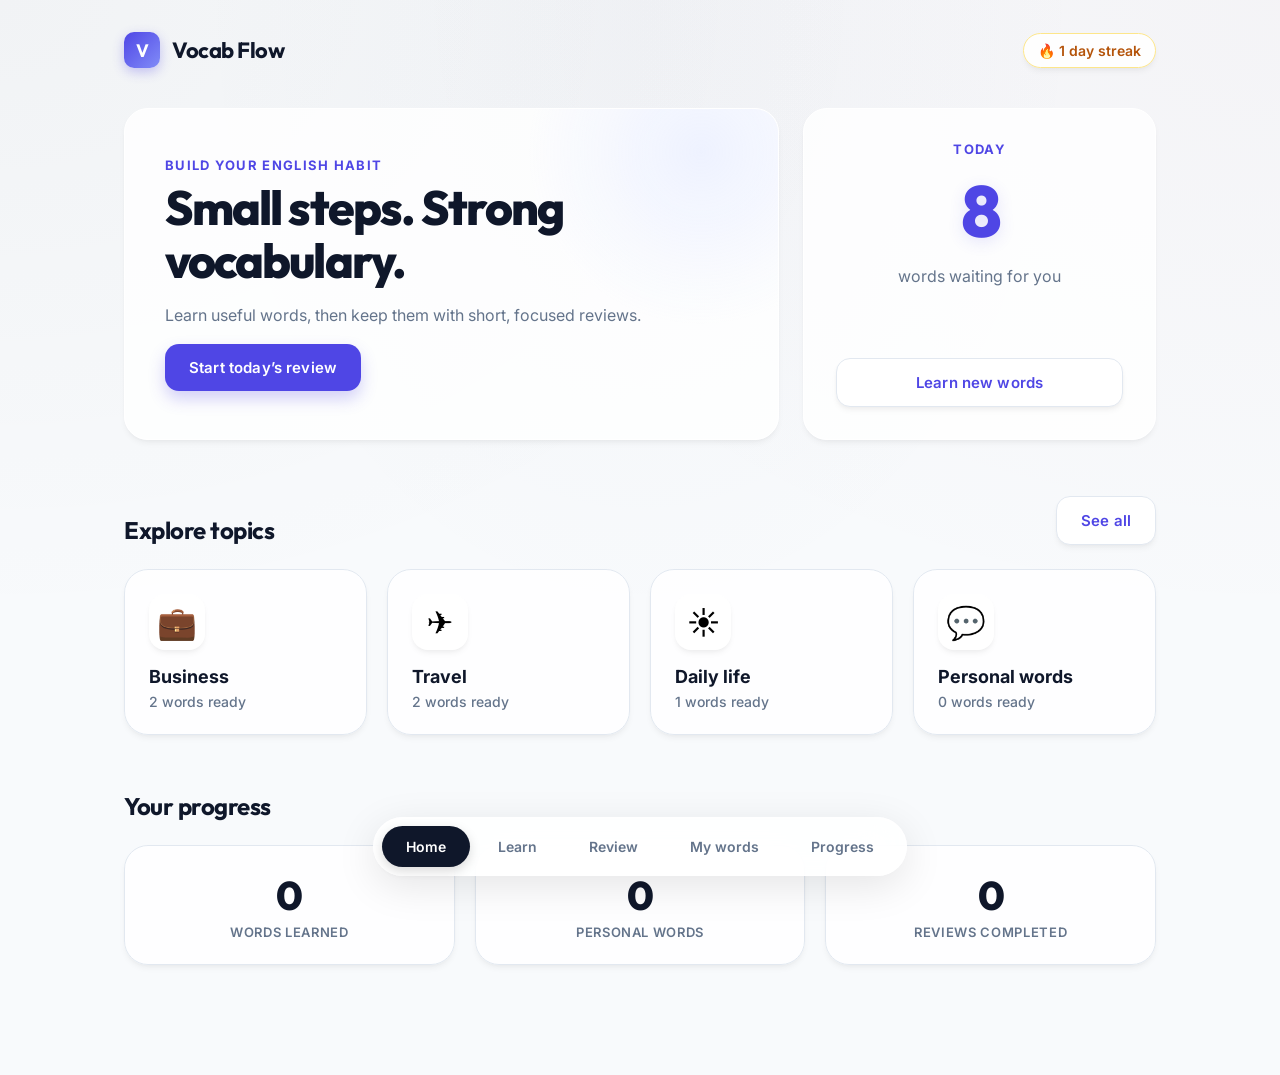
==== index.html @ ce5f3830 "Update website" ====
<!doctype html>
<html lang="en">

<head>
  <meta charset="utf-8">
  <meta name="viewport" content="width=device-width, initial-scale=1">
  <title>Vocab Flow</title>
  <style>
    @import url('https://fonts.googleapis.com/css2?family=Inter:wght@400;500;600;700;800&family=Outfit:wght@500;600;700;800&display=swap');

    :root {
      --ink: #0f172a;
      --muted: #64748b;
      --brand: #4f46e5;
      --brand-hover: #4338ca;
      --brand-soft: #e0e7ff;
      --brand-softer: #eef2ff;
      --line: #e2e8f0;
      --bg: #f8fafc;
      --card: rgba(255, 255, 255, 0.8);
      --danger: #ef4444;
      --danger-soft: #fee2e2;
      --success: #10b981;
      --success-soft: #d1fae5;
      --shadow-sm: 0 4px 6px -1px rgba(0, 0, 0, 0.05), 0 2px 4px -1px rgba(0, 0, 0, 0.03);
      --shadow-md: 0 10px 15px -3px rgba(0, 0, 0, 0.05), 0 4px 6px -2px rgba(0, 0, 0, 0.03);
      --shadow-lg: 0 20px 25px -5px rgba(0, 0, 0, 0.05), 0 10px 10px -5px rgba(0, 0, 0, 0.02);
      --radius-sm: 12px;
      --radius-md: 18px;
      --radius-lg: 24px;
    }

    * {
      box-sizing: border-box;
    }

    body {
      margin: 0;
      font-family: 'Inter', ui-sans-serif, system-ui, -apple-system, sans-serif;
      color: var(--ink);
      background-color: var(--bg);
      background-image:
        radial-gradient(at 0% 0%, hsla(253, 16%, 7%, 0.03) 0, transparent 50%),
        radial-gradient(at 50% 0%, hsla(225, 39%, 30%, 0.03) 0, transparent 50%),
        radial-gradient(at 100% 0%, hsla(339, 49%, 30%, 0.03) 0, transparent 50%);
      background-attachment: fixed;
      min-height: 100vh;
      -webkit-font-smoothing: antialiased;
    }

    h1,
    h2,
    h3,
    .brand,
    .word,
    .today-count,
    .stat b {
      font-family: 'Outfit', 'Inter', sans-serif;
    }

    button,
    input,
    select,
    textarea {
      font: inherit;
    }

    button {
      cursor: pointer;
    }

    .app {
      max-width: 1080px;
      min-height: 100vh;
      margin: auto;
      padding: 32px 24px 110px;
    }

    @keyframes fadeUp {
      from {
        opacity: 0;
        transform: translateY(12px);
      }

      to {
        opacity: 1;
        transform: translateY(0);
      }
    }

    .page {
      display: none;
      animation: fadeUp 0.4s cubic-bezier(0.16, 1, 0.3, 1) forwards;
    }

    .page.active {
      display: block;
    }

    header {
      display: flex;
      align-items: center;
      justify-content: space-between;
      gap: 16px;
      margin-bottom: 40px;
    }

    .brand {
      display: flex;
      align-items: center;
      gap: 12px;
      font-weight: 700;
      letter-spacing: -0.02em;
      font-size: 22px;
      color: var(--ink);
    }

    .brand-mark {
      width: 36px;
      height: 36px;
      display: grid;
      place-items: center;
      border-radius: 10px;
      background: linear-gradient(135deg, var(--brand), #818cf8);
      color: #fff;
      font-size: 18px;
      box-shadow: 0 4px 12px rgba(79, 70, 229, 0.3);
    }

    .streak {
      padding: 8px 14px;
      border-radius: 999px;
      background: rgba(255, 255, 255, 0.85);
      border: 1px solid #fde68a;
      color: #b45309;
      font-size: 14px;
      font-weight: 600;
      box-shadow: var(--shadow-sm);
      backdrop-filter: blur(10px);
    }

    .eyebrow {
      color: var(--brand);
      font-size: 13px;
      font-weight: 700;
      text-transform: uppercase;
      letter-spacing: 0.1em;
      margin-bottom: 8px;
    }

    h1 {
      font-size: clamp(34px, 5vw, 48px);
      font-weight: 800;
      letter-spacing: -0.04em;
      line-height: 1.1;
      margin: 0 0 16px;
    }

    h2 {
      font-size: 24px;
      font-weight: 700;
      letter-spacing: -0.02em;
      margin: 0;
    }

    p {
      color: var(--muted);
      line-height: 1.6;
      margin-top: 0;
      font-size: 16px;
    }

    .hero {
      display: grid;
      grid-template-columns: 1.3fr 0.7fr;
      gap: 24px;
      align-items: stretch;
    }

    .hero-copy,
    .today,
    .panel,
    .card,
    .stat,
    .topic {
      background: var(--card);
      border: 1px solid rgba(255, 255, 255, 1);
      border-radius: var(--radius-lg);
      box-shadow: var(--shadow-sm);
      backdrop-filter: blur(20px);
      transition: transform 0.2s cubic-bezier(0.4, 0, 0.2, 1), box-shadow 0.2s cubic-bezier(0.4, 0, 0.2, 1), border-color 0.2s;
    }

    .hero-copy {
      padding: 48px 40px;
      position: relative;
      overflow: hidden;
    }

    .hero-copy::after {
      content: '';
      position: absolute;
      top: -40%;
      right: -15%;
      width: 350px;
      height: 350px;
      background: radial-gradient(circle, var(--brand-softer) 0%, transparent 70%);
      border-radius: 50%;
      z-index: -1;
      pointer-events: none;
    }

    .today {
      padding: 32px;
      display: flex;
      flex-direction: column;
      justify-content: space-between;
      text-align: center;
    }

    .today-count {
      font-size: 72px;
      font-weight: 800;
      letter-spacing: -0.05em;
      color: var(--brand);
      margin: 8px 0;
      text-shadow: 0 4px 16px rgba(79, 70, 229, 0.15);
    }

    .btn {
      border: 0;
      border-radius: 14px;
      padding: 14px 24px;
      font-weight: 600;
      font-size: 15px;
      transition: all 0.2s;
      display: inline-flex;
      align-items: center;
      justify-content: center;
      gap: 8px;
      letter-spacing: 0.01em;
    }

    .btn:hover {
      transform: translateY(-2px);
    }

    .btn:active {
      transform: translateY(0);
    }

    .btn-primary {
      color: #fff;
      background: var(--brand);
      box-shadow: 0 8px 16px rgba(79, 70, 229, 0.25);
    }

    .btn-primary:hover {
      background: var(--brand-hover);
      box-shadow: 0 12px 20px rgba(79, 70, 229, 0.3);
    }

    .btn-light {
      color: var(--brand);
      background: #fff;
      border: 1px solid var(--line);
      box-shadow: var(--shadow-sm);
    }

    .btn-light:hover {
      border-color: var(--brand-soft);
      background: var(--brand-softer);
      color: var(--brand-hover);
    }

    .section {
      margin-top: 56px;
    }

    .section-title {
      display: flex;
      align-items: flex-end;
      justify-content: space-between;
      margin-bottom: 24px;
    }

    .topics,
    .stats {
      display: grid;
      grid-template-columns: repeat(auto-fit, minmax(200px, 1fr));
      gap: 20px;
    }

    .topic {
      text-align: left;
      padding: 24px;
      display: flex;
      flex-direction: column;
      cursor: pointer;
      border: 1px solid var(--line);
    }

    .topic:hover {
      border-color: var(--brand-soft);
      box-shadow: var(--shadow-md);
      transform: translateY(-4px);
    }

    .topic .icon {
      font-size: 32px;
      margin-bottom: 16px;
      display: inline-flex;
      align-items: center;
      justify-content: center;
      width: 56px;
      height: 56px;
      background: #fff;
      border-radius: 16px;
      box-shadow: var(--shadow-sm);
    }

    .topic strong {
      font-size: 18px;
      font-weight: 700;
      color: var(--ink);
      display: block;
    }

    .topic small {
      color: var(--muted);
      margin-top: 6px;
      font-size: 14px;
      font-weight: 500;
      display: block;
    }

    .stat {
      padding: 24px;
      text-align: center;
      border: 1px solid var(--line);
    }

    .stat:hover {
      transform: translateY(-2px);
      box-shadow: var(--shadow-md);
    }

    .stat b {
      display: block;
      font-size: 40px;
      font-weight: 800;
      letter-spacing: -0.03em;
      color: var(--ink);
      margin-bottom: 4px;
    }

    .stat span {
      color: var(--muted);
      font-size: 13px;
      font-weight: 600;
      text-transform: uppercase;
      letter-spacing: 0.05em;
      display: block;
    }

    .study {
      max-width: 680px;
      margin: auto;
      padding-top: 32px;
    }

    .topline {
      display: flex;
      justify-content: space-between;
      color: var(--muted);
      font-size: 14px;
      font-weight: 600;
      margin-bottom: 16px;
    }

    .progress {
      height: 8px;
      background: var(--line);
      border-radius: 999px;
      overflow: hidden;
      margin-bottom: 32px;
    }

    .progress div {
      height: 100%;
      width: 0;
      background: linear-gradient(90deg, var(--brand), #818cf8);
      border-radius: 999px;
      transition: width 0.5s cubic-bezier(0.4, 0, 0.2, 1);
    }

    .card {
      padding: 48px;
      text-align: center;
      border: 1px solid var(--line);
    }

    .word {
      font-size: clamp(40px, 8vw, 64px);
      font-weight: 800;
      letter-spacing: -0.04em;
      margin: 16px 0 12px;
      color: var(--ink);
    }

    .phonetic {
      color: var(--muted);
      font-size: 16px;
      font-family: monospace;
      padding: 6px 14px;
      background: var(--bg);
      border-radius: 8px;
      display: inline-block;
      font-weight: 500;
    }

    .meaning {
      margin: 32px auto 16px;
      font-size: 22px;
      font-weight: 600;
      padding: 20px;
      background: var(--brand-softer);
      border-radius: 16px;
      color: var(--brand);
      border: 1px solid var(--brand-soft);
    }

    .example {
      margin: 16px auto 0;
      max-width: 500px;
      font-size: 17px;
      color: var(--muted);
      line-height: 1.6;
      font-style: italic;
    }

    .options {
      display: grid;
      gap: 12px;
      margin-top: 36px;
      text-align: left;
    }

    .option {
      width: 100%;
      padding: 18px 24px;
      background: #fff;
      border: 2px solid var(--line);
      border-radius: 16px;
      color: var(--ink);
      text-align: left;
      font-size: 16px;
      font-weight: 500;
      transition: all 0.2s cubic-bezier(0.4, 0, 0.2, 1);
      box-shadow: var(--shadow-sm);
    }

    .option:hover:not(:disabled) {
      border-color: var(--brand-soft);
      background: var(--brand-softer);
      transform: translateX(4px);
    }

    .option.correct {
      border-color: var(--success);
      background: var(--success-soft);
      color: #065f46;
      box-shadow: 0 4px 12px rgba(16, 185, 129, 0.15);
      font-weight: 600;
    }

    .option.wrong {
      border-color: var(--danger);
      background: var(--danger-soft);
      color: #991b1b;
    }

    .option:disabled {
      cursor: default;
      opacity: 0.9;
    }

    .actions {
      display: flex;
      justify-content: center;
      gap: 12px;
      margin-top: 32px;
      flex-wrap: wrap;
    }

    .choice {
      background: #fff;
      border: 2px solid var(--line);
      border-radius: 14px;
      padding: 14px 28px;
      font-weight: 600;
      font-size: 15px;
      color: var(--ink);
      transition: all 0.2s;
    }

    .choice:hover {
      border-color: var(--brand);
      background: var(--brand-softer);
      color: var(--brand);
      transform: translateY(-2px);
      box-shadow: var(--shadow-sm);
    }

    .choice.again {
      border-color: #fca5a5;
      color: var(--danger);
    }

    .choice.again:hover {
      border-color: var(--danger);
      background: var(--danger-soft);
    }

    .panel {
      padding: 32px;
      border: 1px solid var(--line);
    }

    .toolbar {
      display: flex;
      gap: 16px;
      flex-wrap: wrap;
      margin-bottom: 24px;
      align-items: flex-end;
    }

    input,
    select,
    textarea {
      width: 100%;
      border: 2px solid var(--line);
      border-radius: 14px;
      padding: 14px 16px;
      background: #fff;
      color: var(--ink);
      font-size: 15px;
      transition: border-color 0.2s, box-shadow 0.2s;
    }

    input:focus,
    select:focus,
    textarea:focus {
      outline: none;
      border-color: var(--brand);
      box-shadow: 0 0 0 4px var(--brand-soft);
    }

    textarea {
      resize: vertical;
      min-height: 80px;
    }

    .field {
      flex: 1 1 200px;
    }

    label {
      display: block;
      font-size: 13px;
      color: var(--muted);
      margin: 0 0 8px;
      font-weight: 600;
      text-transform: uppercase;
      letter-spacing: 0.05em;
    }

    table {
      width: 100%;
      border-collapse: separate;
      border-spacing: 0;
      background: #fff;
      border-radius: 16px;
      overflow: hidden;
      border: 1px solid var(--line);
    }

    th,
    td {
      padding: 18px 20px;
      border-bottom: 1px solid var(--line);
      text-align: left;
    }

    th {
      color: var(--muted);
      font-size: 12px;
      text-transform: uppercase;
      letter-spacing: 0.08em;
      font-weight: 700;
      background: var(--bg);
    }

    td:last-child,
    th:last-child {
      text-align: right;
    }

    tr:last-child td {
      border-bottom: none;
    }

    .tag {
      display: inline-flex;
      padding: 6px 12px;
      border-radius: 999px;
      background: var(--brand-softer);
      color: var(--brand);
      font-size: 12px;
      font-weight: 700;
      letter-spacing: 0.02em;
    }

    .empty {
      text-align: center;
      padding: 64px 24px;
      color: var(--muted);
      font-size: 16px;
      background: #fff;
      border-radius: 16px;
      border: 2px dashed var(--line);
    }

    .error-preview {
      margin: 16px 0;
      padding: 20px;
      background: #fef2f2;
      border: 1px solid #fecaca;
      border-radius: 16px;
      line-height: 1.7;
      font-size: 16px;
    }

    .error-preview mark {
      color: #b91c1c;
      background: #fee2e2;
      border-radius: 4px;
      padding: 2px 4px;
      font-weight: 500;
      box-shadow: 0 1px 2px rgba(185, 28, 28, 0.2);
    }

    .error-list {
      margin: 16px 0 0;
      padding: 0;
      list-style: none;
      display: grid;
      gap: 12px;
    }

    .error-item {
      padding: 16px;
      background: #fff;
      border: 1px solid #fecaca;
      border-radius: 12px;
      line-height: 1.6;
      font-size: 14px;
      display: flex;
      gap: 12px;
      align-items: flex-start;
      box-shadow: var(--shadow-sm);
    }

    .error-type {
      display: inline-block;
      padding: 4px 10px;
      border-radius: 999px;
      background: #fee2e2;
      color: #b91c1c;
      font-size: 11px;
      font-weight: 800;
      text-transform: uppercase;
      letter-spacing: 0.05em;
      white-space: nowrap;
      margin-right: 4px;
    }

    .grammar-actions {
      display: flex;
      gap: 12px;
      flex-wrap: wrap;
      margin-top: 16px;
    }

    .grammar-actions button {
      border: 0;
      background: #fff;
      color: var(--brand);
      padding: 10px 16px;
      border-radius: 12px;
      font-weight: 600;
      font-size: 14px;
      border: 1px solid var(--line);
      box-shadow: var(--shadow-sm);
      transition: all 0.2s;
    }

    .grammar-actions button:hover {
      border-color: var(--brand);
      background: var(--brand-softer);
    }

    #feedback {
      text-align: left;
      margin-top: 24px;
      padding: 20px 24px;
      border-radius: 16px;
      background: var(--bg);
      line-height: 1.6;
      border: 1px solid var(--line);
      font-size: 16px;
    }

    #feedback strong {
      display: block;
      font-size: 18px;
      margin-bottom: 4px;
      color: var(--ink);
    }

    #feedback .vi {
      display: block;
      margin-top: 10px;
      color: var(--muted);
      font-size: 14px;
      font-style: italic;
    }

    .review-tag {
      margin-bottom: 16px;
    }

    .toast {
      position: fixed;
      left: 50%;
      bottom: 100px;
      transform: translateX(-50%) translateY(20px);
      padding: 14px 24px;
      border-radius: 999px;
      color: #fff;
      background: rgba(15, 23, 42, 0.9);
      backdrop-filter: blur(8px);
      box-shadow: 0 10px 25px rgba(0, 0, 0, 0.2);
      font-weight: 500;
      opacity: 0;
      pointer-events: none;
      transition: all 0.4s cubic-bezier(0.16, 1, 0.3, 1);
      z-index: 100;
      font-size: 14px;
      letter-spacing: 0.02em;
    }

    .toast.show {
      opacity: 1;
      transform: translateX(-50%) translateY(0);
    }

    nav {
      position: fixed;
      bottom: 24px;
      left: 50%;
      transform: translateX(-50%);
      background: rgba(255, 255, 255, 0.85);
      backdrop-filter: blur(20px);
      -webkit-backdrop-filter: blur(20px);
      border: 1px solid rgba(255, 255, 255, 0.5);
      border-radius: 999px;
      padding: 8px;
      display: flex;
      gap: 4px;
      box-shadow: 0 10px 40px rgba(0, 0, 0, 0.1), inset 0 1px 0 rgba(255, 255, 255, 1);
      z-index: 50;
    }

    nav button {
      background: transparent;
      border: 0;
      padding: 12px 24px;
      border-radius: 999px;
      color: var(--muted);
      font-size: 14px;
      font-weight: 600;
      transition: all 0.3s ease;
    }

    nav button:hover {
      color: var(--ink);
      background: rgba(0, 0, 0, 0.04);
    }

    nav button.active {
      background: var(--ink);
      color: #fff;
      box-shadow: 0 4px 12px rgba(0, 0, 0, 0.15);
    }

    @media (max-width: 768px) {
      .app {
        padding: 20px 16px 120px;
      }

      .hero {
        grid-template-columns: 1fr;
        gap: 16px;
      }

      .hero-copy {
        padding: 40px 24px;
        text-align: center;
      }

      .hero-copy::after {
        top: -20%;
        right: -10%;
        width: 250px;
        height: 250px;
      }

      .today {
        padding: 24px;
      }

      .topics,
      .stats {
        grid-template-columns: 1fr 1fr;
        gap: 12px;
      }

      .topic {
        padding: 16px;
      }

      .topic .icon {
        font-size: 28px;
        margin-bottom: 12px;
        width: 48px;
        height: 48px;
      }

      .stat {
        padding: 20px 16px;
      }

      .stat b {
        font-size: 32px;
      }

      .card {
        padding: 32px 20px;
      }

      .word {
        font-size: clamp(32px, 8vw, 40px);
        margin: 12px 0 8px;
      }

      header {
        margin-bottom: 24px;
        flex-wrap: wrap;
      }

      nav {
        width: calc(100% - 32px);
        justify-content: space-between;
        padding: 6px;
      }

      nav button {
        padding: 10px 0;
        flex: 1;
        font-size: 13px;
      }
    }
  </style>
</head>

<body>
  <main class="app">
    <header>
      <div class="brand"><span class="brand-mark">V</span> Vocab Flow</div>
      <div class="streak">🔥 <span id="streak">1</span> day streak</div>
    </header>

    <section class="page active" id="home">
      <div class="hero">
        <div class="hero-copy">
          <div class="eyebrow">Build your English habit</div>
          <h1>Small steps. Strong vocabulary.</h1>
          <p>Learn useful words, then keep them with short, focused reviews.</p><button class="btn btn-primary"
            onclick="startSession()">Start today’s review</button>
        </div>
        <div class="today">
          <div>
            <div class="eyebrow">Today</div>
            <div class="today-count" id="dueCount">8</div>
            <p>words waiting for you</p>
          </div><button class="btn btn-light" onclick="go('learn')">Learn new words</button>
        </div>
      </div>
      <div class="section">
        <div class="section-title">
          <h2>Explore topics</h2><button class="btn btn-light" onclick="go('learn')">See all</button>
        </div>
        <div class="topics" id="topicList"></div>
      </div>
      <div class="section">
        <div class="section-title">
          <h2>Your progress</h2>
        </div>
        <div class="stats">
          <div class="stat"><b id="knownStat">0</b><span>Words learned</span></div>
          <div class="stat"><b id="personalStat">0</b><span>Personal words</span></div>
          <div class="stat"><b id="reviewStat">0</b><span>Reviews completed</span></div>
        </div>
      </div>
    </section>

    <section class="page" id="learn">
      <div class="study">
        <div class="topline"><span id="modeLabel">Learn • Business</span><span id="studyCount">1 / 5</span></div>
        <div class="progress">
          <div id="bar"></div>
        </div>
        <div class="card">
          <div class="eyebrow" id="cardLabel">Choose the meaning</div>
          <div class="word" id="word">schedule</div>
          <div class="phonetic" id="phonetic">/ˈskedʒ.uːl/</div>
          <p id="learnPrompt">What does this word mean?</p>
          <div class="meaning hide" id="meaning"></div>
          <p class="example hide" id="example"></p>
          <div class="options" id="options"></div>
          <div class="actions hide" id="rating"><button class="choice again" onclick="nextCard(1)">Again</button><button
              class="choice" onclick="nextCard(2)">Hard</button><button class="choice"
              onclick="nextCard(4)">Good</button></div>
        </div>
      </div>
    </section>

    <section class="page" id="review">
      <div class="study">
        <div class="topline"><span>TOEIC-style review</span><span id="reviewCount">Question 1</span></div>
        <div class="panel" style="margin-bottom:18px"><label for="reviewType">Practice type</label><select
            id="reviewType" onchange="resetReview()">
            <option value="all">Mixed practice</option>
            <option value="vocabulary">Vocabulary</option>
            <option value="grammar">Grammar</option>
            <option value="tenses">Common tenses</option>
            <option value="prepositions">Prepositions</option>
            <option value="comparisons">Comparisons</option>
            <option value="cloze">Fill in the blank</option>
          </select></div>
        <div class="card"><span class="tag review-tag hide" id="reviewCategory">Mixed</span>
          <div class="eyebrow" id="reviewLabel">Choose the best answer</div>
          <h2 id="question" style="margin:22px 0;text-align:left;line-height:1.5">The manager asked us to ___ the report
            before Friday.</h2>
          <div class="options" id="reviewOptions"></div>
          <div id="feedback" class="hide"></div>
          <div class="actions"><button class="btn btn-primary hide" id="nextQuestion"
              onclick="renderReviewQuestion()">Next question</button></div>
        </div>
      </div>
    </section>

    <section class="page" id="vocabulary">
      <div class="section-title">
        <div>
          <div class="eyebrow">Your collection</div>
          <h1 style="font-size:34px">My vocabulary</h1>
        </div>
      </div>
      <div class="panel">
        <form id="wordForm">
          <div class="toolbar">
            <div class="field"><label for="newWord">English word</label><input id="newWord" required
                placeholder="e.g. negotiate"></div>
            <div class="field"><label for="newMeaning">Vietnamese meaning</label><input id="newMeaning"
                placeholder="Filled automatically when you add"></div>
            <div class="field"><label for="newTag">Topic</label><select id="newTag">
                <option>Personal</option>
                <option>Business</option>
                <option>Travel</option>
                <option>Daily life</option>
              </select></div>
          </div>
          <div class="toolbar"><button class="btn btn-light" type="button" onclick="translateWord(this)">Translate
              word</button>
            <div class="field"><label for="newExample">Write your own example (optional)</label><textarea
                id="newExample" rows="2" placeholder="We need to negotiate a better price."></textarea></div><button
              class="btn btn-light" type="button" onclick="checkGrammar()">Check grammar</button><button
              class="btn btn-primary" type="submit">Add to review</button>
          </div>
          <div id="grammarFeedback" class="hide"></div>
          <div id="errorPreview" class="error-preview hide" aria-live="polite"></div>
        </form>
      </div>
      <div class="section panel">
        <div class="section-title">
          <h2>Saved words</h2><span class="tag" id="wordTotal">0 words</span>
        </div>
        <div id="wordTable"></div>
      </div>
    </section>

    <section class="page" id="progress">
      <div class="eyebrow">Learning insights</div>
      <h1 style="font-size:34px">Your progress</h1>
      <div class="stats">
        <div class="stat"><b id="pLearned">0</b><span>Words learned</span></div>
        <div class="stat"><b id="pReviews">0</b><span>Reviews completed</span></div>
        <div class="stat"><b id="pDue">8</b><span>Due today</span></div>
      </div>
      <div class="section panel">
        <h2>Keep the rhythm</h2>
        <p>Complete a short review each day. Words marked “Again” will return sooner; “Good” words appear later.</p>
        <button class="btn btn-primary" onclick="startSession()">Review now</button>
      </div>
    </section>
  </main>
  <nav><button class="active" data-page="home">Home</button><button data-page="learn">Learn</button><button
      data-page="review">Review</button><button data-page="vocabulary">My words</button><button
      data-page="progress">Progress</button></nav>
  <div class="toast" id="toast"></div>
  <script>
    const builtIn = [
      { word: 'schedule', meaning: 'lịch trình', phonetic: '/ˈskedʒ.uːl/', example: 'We need to change the meeting schedule.', topic: 'Business' },
      { word: 'deadline', meaning: 'hạn chót', phonetic: '/ˈded.laɪn/', example: 'The deadline for the report is Friday.', topic: 'Business' },
      { word: 'boarding pass', meaning: 'thẻ lên máy bay', phonetic: '/ˈbɔːr.dɪŋ pæs/', example: 'Please show your boarding pass at the gate.', topic: 'Travel' },
      { word: 'reservation', meaning: 'đặt chỗ', phonetic: '/ˌrez.ɚˈveɪ.ʃən/', example: 'I made a reservation for two people.', topic: 'Travel' },
      { word: 'appointment', meaning: 'cuộc hẹn', phonetic: '/əˈpɔɪnt.mənt/', example: 'She has a dentist appointment tomorrow.', topic: 'Daily life' }
    ];
    const questions = [
      { type: 'grammar', q: 'The manager asked us to ___ the report before Friday.', a: ['submit', 'submits', 'submitting', 'submitted'], correct: 0, why: 'After “ask someone to”, use the base verb: submit.', whyVi: 'Sau “ask someone to”, phải dùng động từ nguyên mẫu (submit), không chia.' },
      { type: 'grammar', q: 'All employees must ___ the safety rules.', a: ['follow', 'follows', 'following', 'followed'], correct: 0, why: 'After “must”, use the base verb: follow.', whyVi: 'Sau “must”, dùng động từ nguyên mẫu, không thêm -s/-ing.' },
      { type: 'grammar', q: 'Please ___ your boarding pass before entering the plane.', a: ['present', 'presents', 'presenting', 'presented'], correct: 0, why: 'Imperative sentences use the base verb: present.', whyVi: 'Câu mệnh lệnh (Please…) dùng động từ nguyên mẫu.' },
      { type: 'vocabulary', q: 'We need to ___ a better price with the supplier.', a: ['negotiate', 'navigation', 'neglect', 'navigate'], correct: 0, why: 'Negotiate means to discuss terms to reach an agreement.', whyVi: 'Negotiate = thương lượng. Các đáp án còn lại không phù hợp nghĩa câu.' },
      { type: 'vocabulary', q: 'The project is behind ___ because of unexpected delays.', a: ['schedule', 'scheduling', 'scheduled', 'scheduler'], correct: 0, why: 'Behind schedule is a fixed phrase meaning late.', whyVi: 'Cụm cố định “behind schedule” = trễ hạn / chậm tiến độ.' },
      { type: 'vocabulary', q: 'Please confirm your flight ___ at the check-in counter.', a: ['reservation', 'reservationist', 'reserved', 'reserving'], correct: 0, why: 'Reservation is the noun for a booking.', whyVi: 'Cần danh từ chỉ “chỗ đặt trước” → reservation.' },
      { type: 'tenses', q: 'She ___ for the company since 2019.', a: ['has worked', 'worked', 'is working', 'works'], correct: 0, why: '“Since + past time” needs present perfect: has worked.', whyVi: '“Since 2019” → thì hiện tại hoàn thành: has worked.' },
      { type: 'tenses', q: 'While I ___ dinner, my phone rang.', a: ['was cooking', 'cook', 'have cooked', 'cooks'], correct: 0, why: 'A longer action in progress uses past continuous: was cooking.', whyVi: 'Hành động đang diễn ra trong quá khứ → quá khứ tiếp diễn: was cooking.' },
      { type: 'tenses', q: 'By next Friday, we ___ the final report.', a: ['will have finished', 'finish', 'finished', 'are finishing'], correct: 0, why: '“By + future time” often uses future perfect.', whyVi: '“By next Friday” = đến một mốc tương lai → tương lai hoàn thành.' },
      { type: 'tenses', q: 'They ___ the contract yesterday.', a: ['signed', 'sign', 'have signed', 'are signing'], correct: 0, why: '“Yesterday” requires simple past: signed.', whyVi: 'Có “yesterday” → quá khứ đơn: signed.' },
      { type: 'prepositions', q: 'The meeting is scheduled ___ 3 p.m. on Tuesday.', a: ['for', 'at', 'in', 'on'], correct: 0, why: 'We say scheduled for a time/event.', whyVi: '“Scheduled for” dùng với thời gian/sự kiện được lên lịch.' },
      { type: 'prepositions', q: 'She is responsible ___ handling customer complaints.', a: ['for', 'to', 'with', 'at'], correct: 0, why: 'Responsible for + noun/gerund is the correct collocation.', whyVi: 'Cụm cố định: responsible for + V-ing/danh từ.' },
      { type: 'prepositions', q: 'We arrived ___ the airport two hours early.', a: ['at', 'in', 'on', 'for'], correct: 0, why: 'Use at with specific places like the airport.', whyVi: 'Địa điểm cụ thể (airport, station) thường dùng “at”.' },
      { type: 'prepositions', q: 'He apologized ___ the delay.', a: ['for', 'about', 'to', 'with'], correct: 0, why: 'Apologize for something is the standard pattern.', whyVi: 'Cấu trúc: apologize for + lý do/sự việc.' },
      { type: 'comparisons', q: 'This hotel is ___ than the one we stayed in last year.', a: ['more comfortable', 'comfortable', 'most comfortable', 'comfortably'], correct: 0, why: 'Than signals a comparative: more comfortable.', whyVi: 'Có “than” → so sánh hơn với tính từ dài: more comfortable.' },
      { type: 'comparisons', q: 'Of the three proposals, hers is the ___.', a: ['most practical', 'more practical', 'practical', 'practically'], correct: 0, why: 'Superlative with three items: the most practical.', whyVi: 'So sánh nhất trong 3 đối tượng → the most practical.' },
      { type: 'comparisons', q: 'Sales this quarter are ___ than last quarter.', a: ['higher', 'high', 'highest', 'more high'], correct: 0, why: 'Short adjective comparative: higher.', whyVi: 'Tính từ ngắn “high” → so sánh hơn: higher.' },
      { type: 'cloze', q: 'If the client agrees, we will ___ the contract tomorrow.', a: ['sign', 'signs', 'signing', 'signed'], correct: 0, why: 'After “will”, use the base verb: sign.', whyVi: 'Sau “will” dùng động từ nguyên mẫu: sign.' },
      { type: 'cloze', q: 'The flight was cancelled due ___ bad weather.', a: ['to', 'for', 'of', 'with'], correct: 0, why: 'Due to means because of.', whyVi: 'Cụm cố định “due to” = vì / do.' },
      { type: 'cloze', q: 'Could you please send me the ___ as soon as possible?', a: ['document', 'documentary', 'documented', 'documenting'], correct: 0, why: 'We need the noun document here.', whyVi: 'Sau “the” cần danh từ → document (tài liệu).' },
      { type: 'cloze', q: 'Neither the manager nor the assistants ___ available today.', a: ['are', 'is', 'was', 'be'], correct: 0, why: 'With neither…nor, the verb agrees with the nearer subject: assistants → are.', whyVi: '“Neither…nor” → động từ hòa hợp với chủ ngữ gần nhất (assistants → are).' }
    ];
    const reviewLabels = { all: 'Mixed practice', vocabulary: 'Vocabulary', grammar: 'Grammar', tenses: 'Common tenses', prepositions: 'Prepositions', comparisons: 'Comparisons', cloze: 'Fill in the blank' };
    let personal = JSON.parse(localStorage.getItem('vf-personal') || '[]'); let learned = Number(localStorage.getItem('vf-learned') || 0); let reviews = Number(localStorage.getItem('vf-reviews') || 0); let cardIndex = 0, reviewIndex = 0, currentAnswer = '', reviewPool = [], currentReviewQuestion = null;
    const $ = id => document.getElementById(id); const allWords = () => [...builtIn, ...personal];
    function save() { localStorage.setItem('vf-personal', JSON.stringify(personal)); localStorage.setItem('vf-learned', learned); localStorage.setItem('vf-reviews', reviews) }
    function go(page) { document.querySelectorAll('.page').forEach(x => x.classList.remove('active')); $(page).classList.add('active'); document.querySelectorAll('nav button').forEach(x => x.classList.toggle('active', x.dataset.page === page)); if (page === 'vocabulary') renderWords(); if (page === 'progress') renderStats(); if (page === 'learn') renderCard(); if (page === 'review' && !reviewPool.length) resetReview(); window.scrollTo({ top: 0, behavior: 'smooth' }); }
    document.querySelectorAll('nav button').forEach(x => x.onclick = () => go(x.dataset.page));
    function toast(text) { $('toast').textContent = text; $('toast').classList.add('show'); setTimeout(() => $('toast').classList.remove('show'), 1900) }
    function renderTopics() { const topics = [['💼', 'Business', 2], ['✈️', 'Travel', 2], ['☀️', 'Daily life', 1], ['💬', 'Personal words', personal.length]]; $('topicList').innerHTML = topics.map(t => `<button class="topic" onclick="go('${t[0] === '💬' ? 'vocabulary' : 'learn'}')"><span class="icon">${t[0]}</span><strong>${t[1]}</strong><small>${t[2]} words ready</small></button>`).join('') }
    function renderStats() { const total = builtIn.length + personal.length; $('knownStat').textContent = learned; $('personalStat').textContent = personal.length; $('reviewStat').textContent = reviews; $('pLearned').textContent = learned; $('pReviews').textContent = reviews; $('dueCount').textContent = Math.max(0, 8 - reviews % 8); $('pDue').textContent = Math.max(0, 8 - reviews % 8); renderTopics() }
    function renderCard() { const w = allWords()[cardIndex % allWords().length]; $('word').textContent = w.word; $('meaning').textContent = `Meaning: ${w.meaning}`; $('phonetic').textContent = w.phonetic || ''; $('example').textContent = w.example || 'Add an example to make this word easier to remember.'; $('modeLabel').textContent = `Learn • ${w.topic || 'Personal'}`; $('studyCount').textContent = `${(cardIndex % 5) + 1} / 5`; $('bar').style.width = `${((cardIndex % 5) + 1) * 20}%`; $('learnPrompt').classList.remove('hide'); $('meaning').classList.add('hide'); $('example').classList.add('hide'); $('rating').classList.add('hide'); showQuiz(); }
    function showQuiz() { const w = allWords()[cardIndex % allWords().length]; currentAnswer = w.meaning; const distractors = ['cuộc họp', 'hợp đồng', 'khách hàng', 'sự kiện'].filter(x => x !== w.meaning).slice(0, 3); const choices = [w.meaning, ...distractors].sort(() => Math.random() - .5); $('options').innerHTML = choices.map(c => `<button class="option" onclick="answerLearn(this)">${c}</button>`).join(''); $('options').classList.remove('hide'); }
    function answerLearn(btn) { const selected = btn.textContent;[...$('options').children].forEach(b => b.disabled = true); btn.classList.add(selected === currentAnswer ? 'correct' : 'wrong'); if (selected !== currentAnswer) [...$('options').children].find(x => x.textContent === currentAnswer).classList.add('correct'); $('learnPrompt').classList.add('hide'); $('meaning').classList.remove('hide'); $('example').classList.remove('hide'); $('rating').classList.remove('hide'); }
    function nextCard(score) { reviews++; if (score >= 4) learned++; save(); renderStats(); cardIndex++; renderCard(); toast(score >= 4 ? 'Nice work — review scheduled later.' : 'No problem — this word will return soon.'); }
    function startSession() { go('review'); resetReview() }
    function getReviewPool() { const type = $('reviewType').value; return type === 'all' ? [...questions] : questions.filter(q => q.type === type) }
    function resetReview() { reviewIndex = 0; reviewPool = getReviewPool().sort(() => Math.random() - .5); renderReviewQuestion() }
    function renderReviewQuestion() { if (!reviewPool.length) reviewPool = getReviewPool().sort(() => Math.random() - .5); if (!reviewPool.length) { $('question').textContent = 'No questions in this category yet.'; $('reviewOptions').innerHTML = ''; return } if (reviewIndex >= reviewPool.length) reviewIndex = 0; currentReviewQuestion = reviewPool[reviewIndex]; const x = currentReviewQuestion; const type = $('reviewType').value; $('reviewCategory').textContent = reviewLabels[type] || reviewLabels.all; $('reviewCategory').classList.remove('hide'); $('reviewCount').textContent = `Question ${reviewIndex + 1} / ${reviewPool.length}`; $('question').textContent = x.q; $('reviewOptions').innerHTML = x.a.map((a, i) => `<button class="option" onclick="answerReview(this,${i})">${a}</button>`).join(''); $('feedback').classList.add('hide'); $('feedback').innerHTML = ''; $('nextQuestion').classList.add('hide') }
    function answerReview(btn, index) { const x = currentReviewQuestion;[...$('reviewOptions').children].forEach(b => b.disabled = true); const ok = index === x.correct; btn.classList.add(ok ? 'correct' : 'wrong'); if (!ok) $('reviewOptions').children[x.correct].classList.add('correct'); $('feedback').innerHTML = `<strong>${ok ? 'Correct!' : 'Not quite.'}</strong> ${escapeHtml(x.why)}<span class="vi">${escapeHtml(x.whyVi)}</span>`; $('feedback').classList.remove('hide'); $('nextQuestion').classList.remove('hide'); reviews++; save(); renderStats(); reviewIndex++ }
    async function translateWord(button) { const word = $('newWord').value.trim(); if (!word) return toast('Enter an English word first.'); if (button) { button.disabled = true; button.textContent = 'Translating…' } try { const response = await fetch(`https://api.mymemory.translated.net/get?q=${encodeURIComponent(word)}&langpair=en|vi`); const data = await response.json(); const translation = data.responseData?.translatedText; if (!translation) throw new Error(); $('newMeaning').value = translation; toast('Vietnamese meaning added.') } catch { toast('Could not translate. Please try again.') } finally { if (button) { button.disabled = false; button.textContent = 'Translate word' } } }
    let grammarMatches = [], proposedSentence = '';
    const escapeHtml = value => value.replace(/[&<>"']/g, char => ({ '&': '&amp;', '<': '&lt;', '>': '&gt;', '"': '&quot;', "'": '&#039;' }[char]));
    const isCaseOnly = match => /UPPERCASE|CAPITALIZATION|CASING/i.test(`${match.rule?.id || ''} ${match.message || ''}`);
    function errorTypeVi(match) { const blob = `${match.rule?.category?.id || ''} ${match.rule?.id || ''} ${match.message || ''}`.toUpperCase(); if (/TYPOS|SPELL|MORFOLOGIK|HUNSPELL|NONWORD/i.test(blob)) return 'Chính tả'; if (/PUNCTUATION|COMMA|WHITESPACE|TYPOGRAPHY/i.test(blob)) return 'Dấu câu'; if (/CONFUSED|COMMONLY_CONFUSED|HOMOPHONE/i.test(blob)) return 'Từ dễ nhầm'; if (/STYLE|REDUNDANCY|CLARITY|REPETITION|PLAIN_ENGLISH/i.test(blob)) return 'Văn phong'; if (/GRAMMAR|MORPH|VERB|TENSE|AGREEMENT|PREP|ARTICLE|PRONOUN|COLLOCATION|WIKI/i.test(blob)) return 'Ngữ pháp'; return 'Lỗi khác' }
    function explainErrorVi(match, sentence) { const wrong = sentence.slice(match.offset, match.offset + match.length); const fix = match.replacements?.[0]?.value || ''; const type = errorTypeVi(match); const msg = (match.message || '').toLowerCase(); let reason = ''; if (type === 'Chính tả') reason = fix ? `"${wrong}" viết sai chính tả. Nên viết: "${fix}".` : `"${wrong}" có thể bị sai chính tả.`; else if (type === 'Ngữ pháp') { if (/subject.?verb|agreement|doesn.?t match/i.test(msg)) reason = `"${wrong}" không hòa hợp với chủ ngữ hoặc thì của câu.`; else if (/base form|infinitive|after “to”|after "to"/i.test(msg)) reason = 'Sau cấu trúc này cần dùng động từ nguyên mẫu, không chia thì.'; else if (/article|a\/an|the/i.test(msg)) reason = 'Dùng sai mạo từ (a / an / the).'; else if (/preposition|prepositions/i.test(msg)) reason = 'Dùng sai giới từ hoặc cụm giới từ không tự nhiên.'; else if (/tense|past|present|perfect|continuous/i.test(msg)) reason = 'Chọn sai thì của động từ.'; else reason = fix ? `"${wrong}" sai ngữ pháp. Gợi ý sửa: "${fix}".` : `"${wrong}" có lỗi ngữ pháp.` } else if (type === 'Dấu câu') reason = fix ? `Thiếu hoặc sai dấu câu. Gợi ý: "${fix}".` : 'Kiểm tra lại dấu chấm, phẩy hoặc dấu khác.'; else if (type === 'Từ dễ nhầm') reason = fix ? `Có thể nhầm từ. Nên dùng: "${fix}".` : `"${wrong}" dễ bị nhầm với từ khác.`; else reason = fix ? `Gợi ý sửa: "${fix}".` : 'Cần xem lại phần được tô đỏ.'; return { type, reason, wrong, fix } }
    function buildErrorList(sentence, matches) { return `<ul class="error-list">${matches.map((match, i) => { const e = explainErrorVi(match, sentence); return `<li class="error-item"><span class="error-type">${e.type}</span>${escapeHtml(e.reason)}</li>` }).join('')}</ul>` }
    function showMarkedSentence(sentence, matches) { let html = '', cursor = 0; matches.slice().sort((a, b) => a.offset - b.offset).forEach(match => { if (match.offset < cursor) return; html += escapeHtml(sentence.slice(cursor, match.offset)); html += `<mark>${escapeHtml(sentence.slice(match.offset, match.offset + match.length))}</mark>`; cursor = match.offset + match.length }); html += escapeHtml(sentence.slice(cursor)); $('errorPreview').innerHTML = html + buildErrorList(sentence, matches); $('errorPreview').classList.remove('hide') }
    function correctedSentence() { let result = $('newExample').value.trim(); grammarMatches.slice().sort((a, b) => b.offset - a.offset).forEach(match => { const replacement = match.replacements?.[0]?.value; if (replacement) result = result.slice(0, match.offset) + replacement + result.slice(match.offset + match.length) }); return result }
    function isSimpleSentence(sentence) { return sentence.replace(/[^a-zA-Z' ]/g, ' ').trim().split(/\s+/).filter(Boolean).length < 8 }
    function focusRewrite() { $('newExample').focus(); $('grammarFeedback').innerHTML = 'Edit the red section, then check again.<br><span style="color:var(--muted);font-size:14px">Hãy sửa phần được tô đỏ, rồi bấm Check grammar lại.</span>' }
    function showSuggestion() { const corrected = correctedSentence(); const clean = corrected.replace(/[.!?]+$/, ''); if (/\b(i\s+(really\s+)?(like|love|enjoy))\b/i.test(clean)) proposedSentence = `${clean}, especially because it helps me feel more relaxed and focused throughout the day.`; else if (/\bI go to\b/i.test(clean)) proposedSentence = `${clean} every day, where I have the opportunity to learn new things and develop useful skills.`; else proposedSentence = `${clean}. This is important to me because it helps me learn and grow every day.`; $('grammarFeedback').innerHTML = `<b>Suggested sentence</b><br>${escapeHtml(proposedSentence)}<div class="grammar-actions"><button type="button" onclick="useSuggestion()">Use this version</button><button type="button" onclick="focusRewrite()">I’ll rewrite it myself</button></div>`; $('errorPreview').classList.add('hide') }
    function useSuggestion() { $('newExample').value = proposedSentence; $('grammarFeedback').innerHTML = 'Suggestion applied. You can edit it before saving.'; $('errorPreview').classList.add('hide') }
    async function checkGrammar() { const sentence = $('newExample').value.trim(); if (!sentence) return toast('Write an English example first.'); const feedback = $('grammarFeedback'); feedback.className = ''; feedback.textContent = 'Checking grammar…'; $('errorPreview').classList.add('hide'); try { const body = new URLSearchParams({ text: sentence, language: 'en-US' }); const response = await fetch('https://api.languagetool.org/v2/check', { method: 'POST', headers: { 'Content-Type': 'application/x-www-form-urlencoded' }, body }); const data = await response.json(); grammarMatches = (data.matches || []).filter(match => !isCaseOnly(match)); if (!grammarMatches.length) { const upgrade = isSimpleSentence(sentence) ? '<div class="grammar-actions"><button type="button" onclick="showSuggestion()">Improve this sentence</button></div>' : ''; feedback.innerHTML = `Looks good — no grammar issues found.<br><span style="color:var(--muted);font-size:14px">Câu này không phát hiện lỗi ngữ pháp, chính tả hay dấu câu.</span>${upgrade}`; return } showMarkedSentence(sentence, grammarMatches); feedback.innerHTML = `I found ${grammarMatches.length} issue${grammarMatches.length > 1 ? 's' : ''}. The red text needs attention.<br><span style="color:var(--muted);font-size:14px">Đã tô đỏ chỗ sai. Xem giải thích bên dưới để biết lỗi thuộc loại nào và vì sao sai.</span><div class="grammar-actions"><button type="button" onclick="focusRewrite()">I’ll rewrite it myself</button><button type="button" onclick="showSuggestion()">Suggest a corrected sentence</button></div>` } catch { feedback.textContent = 'Could not check grammar right now. Please try again.' } }
    $('wordForm').addEventListener('submit', async e => { e.preventDefault(); const word = $('newWord').value.trim(); let meaning = $('newMeaning').value.trim(); if (!meaning) { const submit = e.submitter; submit.disabled = true; submit.textContent = 'Translating…'; try { const response = await fetch(`https://api.mymemory.translated.net/get?q=${encodeURIComponent(word)}&langpair=en|vi`); const data = await response.json(); meaning = data.responseData?.translatedText || '' } catch { } finally { submit.disabled = false; submit.textContent = 'Add to review' } } if (!meaning) return toast('Translation unavailable. Use Translate word or type a meaning.'); personal.unshift({ word, meaning, example: $('newExample').value.trim(), phonetic: '', topic: $('newTag').value }); save(); e.target.reset(); $('grammarFeedback').classList.add('hide'); $('errorPreview').classList.add('hide'); renderWords(); renderStats(); toast('Word added to your review list.'); });
    function renderWords() { const words = allWords(); $('wordTotal').textContent = `${words.length} words`; if (!words.length) { $('wordTable').innerHTML = '<div class="empty">No words yet.</div>'; return } $('wordTable').innerHTML = `<table><thead><tr><th>Word</th><th>Meaning</th><th>Topic</th></tr></thead><tbody>${words.map(w => `<tr><td><b>${w.word}</b></td><td>${w.meaning}</td><td><span class="tag">${w.topic || 'Personal'}</span></td></tr>`).join('')}</tbody></table>` }
    renderStats(); renderWords(); renderCard(); resetReview();
  </script>
</body>

</html>
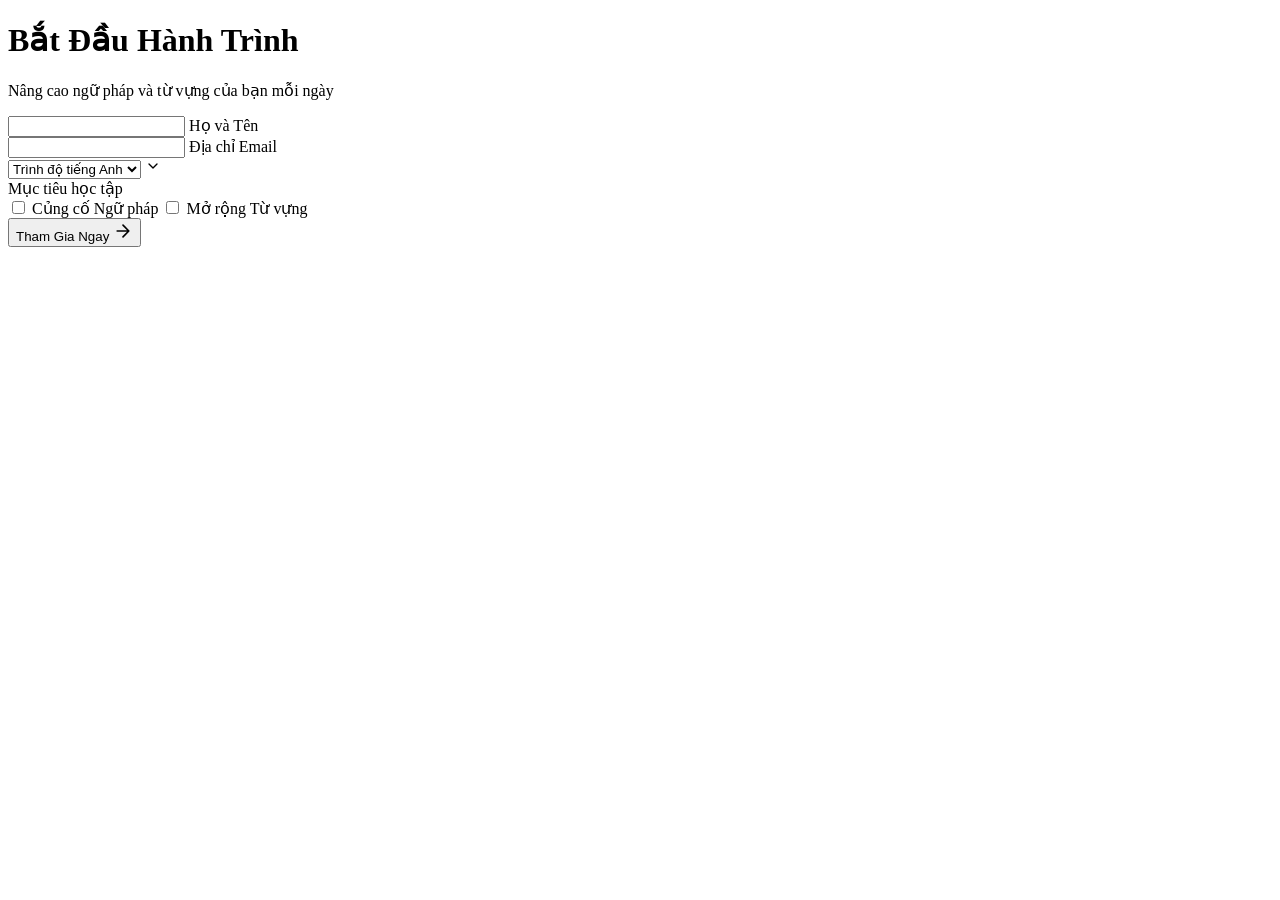
==== commit 872a0679: "Update UI typography, fix ghosting delay, remove API keys" ====
--- a/index.html
+++ b/index.html
@@ -1,1102 +1,387 @@
-<!doctype html>
-<html lang="en">
+<!DOCTYPE html>
+<html lang="vi">
 
 <head>
-  <meta charset="utf-8">
-  <meta name="viewport" content="width=device-width, initial-scale=1">
-  <title>Vocab Flow</title>
-  <style>
-    @import url('https://fonts.googleapis.com/css2?family=Inter:wght@400;500;600;700;800&family=Outfit:wght@500;600;700;800&display=swap');
-
-    :root {
-      --ink: #0f172a;
-      --muted: #64748b;
-      --brand: #4f46e5;
-      --brand-hover: #4338ca;
-      --brand-soft: #e0e7ff;
-      --brand-softer: #eef2ff;
-      --line: #e2e8f0;
-      --bg: #f8fafc;
-      --card: rgba(255, 255, 255, 0.8);
-      --danger: #ef4444;
-      --danger-soft: #fee2e2;
-      --success: #10b981;
-      --success-soft: #d1fae5;
-      --shadow-sm: 0 4px 6px -1px rgba(0, 0, 0, 0.05), 0 2px 4px -1px rgba(0, 0, 0, 0.03);
-      --shadow-md: 0 10px 15px -3px rgba(0, 0, 0, 0.05), 0 4px 6px -2px rgba(0, 0, 0, 0.03);
-      --shadow-lg: 0 20px 25px -5px rgba(0, 0, 0, 0.05), 0 10px 10px -5px rgba(0, 0, 0, 0.02);
-      --radius-sm: 12px;
-      --radius-md: 18px;
-      --radius-lg: 24px;
-    }
-
-    * {
-      box-sizing: border-box;
-    }
-
-    body {
-      margin: 0;
-      font-family: 'Inter', ui-sans-serif, system-ui, -apple-system, sans-serif;
-      color: var(--ink);
-      background-color: var(--bg);
-      background-image:
-        radial-gradient(at 0% 0%, hsla(253, 16%, 7%, 0.03) 0, transparent 50%),
-        radial-gradient(at 50% 0%, hsla(225, 39%, 30%, 0.03) 0, transparent 50%),
-        radial-gradient(at 100% 0%, hsla(339, 49%, 30%, 0.03) 0, transparent 50%);
-      background-attachment: fixed;
-      min-height: 100vh;
-      -webkit-font-smoothing: antialiased;
-    }
-
-    h1,
-    h2,
-    h3,
-    .brand,
-    .word,
-    .today-count,
-    .stat b {
-      font-family: 'Outfit', 'Inter', sans-serif;
-    }
-
-    button,
-    input,
-    select,
-    textarea {
-      font: inherit;
-    }
-
-    button {
-      cursor: pointer;
-    }
-
-    .app {
-      max-width: 1080px;
-      min-height: 100vh;
-      margin: auto;
-      padding: 32px 24px 110px;
-    }
-
-    @keyframes fadeUp {
-      from {
-        opacity: 0;
-        transform: translateY(12px);
-      }
-
-      to {
-        opacity: 1;
-        transform: translateY(0);
-      }
-    }
-
-    .page {
-      display: none;
-      animation: fadeUp 0.4s cubic-bezier(0.16, 1, 0.3, 1) forwards;
-    }
-
-    .page.active {
-      display: block;
-    }
-
-    header {
-      display: flex;
-      align-items: center;
-      justify-content: space-between;
-      gap: 16px;
-      margin-bottom: 40px;
-    }
-
-    .brand {
-      display: flex;
-      align-items: center;
-      gap: 12px;
-      font-weight: 700;
-      letter-spacing: -0.02em;
-      font-size: 22px;
-      color: var(--ink);
-    }
-
-    .brand-mark {
-      width: 36px;
-      height: 36px;
-      display: grid;
-      place-items: center;
-      border-radius: 10px;
-      background: linear-gradient(135deg, var(--brand), #818cf8);
-      color: #fff;
-      font-size: 18px;
-      box-shadow: 0 4px 12px rgba(79, 70, 229, 0.3);
-    }
-
-    .streak {
-      padding: 8px 14px;
-      border-radius: 999px;
-      background: rgba(255, 255, 255, 0.85);
-      border: 1px solid #fde68a;
-      color: #b45309;
-      font-size: 14px;
-      font-weight: 600;
-      box-shadow: var(--shadow-sm);
-      backdrop-filter: blur(10px);
-    }
-
-    .eyebrow {
-      color: var(--brand);
-      font-size: 13px;
-      font-weight: 700;
-      text-transform: uppercase;
-      letter-spacing: 0.1em;
-      margin-bottom: 8px;
-    }
-
-    h1 {
-      font-size: clamp(34px, 5vw, 48px);
-      font-weight: 800;
-      letter-spacing: -0.04em;
-      line-height: 1.1;
-      margin: 0 0 16px;
-    }
-
-    h2 {
-      font-size: 24px;
-      font-weight: 700;
-      letter-spacing: -0.02em;
-      margin: 0;
-    }
-
-    p {
-      color: var(--muted);
-      line-height: 1.6;
-      margin-top: 0;
-      font-size: 16px;
-    }
-
-    .hero {
-      display: grid;
-      grid-template-columns: 1.3fr 0.7fr;
-      gap: 24px;
-      align-items: stretch;
-    }
-
-    .hero-copy,
-    .today,
-    .panel,
-    .card,
-    .stat,
-    .topic {
-      background: var(--card);
-      border: 1px solid rgba(255, 255, 255, 1);
-      border-radius: var(--radius-lg);
-      box-shadow: var(--shadow-sm);
-      backdrop-filter: blur(20px);
-      transition: transform 0.2s cubic-bezier(0.4, 0, 0.2, 1), box-shadow 0.2s cubic-bezier(0.4, 0, 0.2, 1), border-color 0.2s;
-    }
-
-    .hero-copy {
-      padding: 48px 40px;
-      position: relative;
-      overflow: hidden;
-    }
-
-    .hero-copy::after {
-      content: '';
-      position: absolute;
-      top: -40%;
-      right: -15%;
-      width: 350px;
-      height: 350px;
-      background: radial-gradient(circle, var(--brand-softer) 0%, transparent 70%);
-      border-radius: 50%;
-      z-index: -1;
-      pointer-events: none;
-    }
-
-    .today {
-      padding: 32px;
-      display: flex;
-      flex-direction: column;
-      justify-content: space-between;
-      text-align: center;
-    }
-
-    .today-count {
-      font-size: 72px;
-      font-weight: 800;
-      letter-spacing: -0.05em;
-      color: var(--brand);
-      margin: 8px 0;
-      text-shadow: 0 4px 16px rgba(79, 70, 229, 0.15);
-    }
-
-    .btn {
-      border: 0;
-      border-radius: 14px;
-      padding: 14px 24px;
-      font-weight: 600;
-      font-size: 15px;
-      transition: all 0.2s;
-      display: inline-flex;
-      align-items: center;
-      justify-content: center;
-      gap: 8px;
-      letter-spacing: 0.01em;
-    }
-
-    .btn:hover {
-      transform: translateY(-2px);
-    }
-
-    .btn:active {
-      transform: translateY(0);
-    }
-
-    .btn-primary {
-      color: #fff;
-      background: var(--brand);
-      box-shadow: 0 8px 16px rgba(79, 70, 229, 0.25);
-    }
-
-    .btn-primary:hover {
-      background: var(--brand-hover);
-      box-shadow: 0 12px 20px rgba(79, 70, 229, 0.3);
-    }
-
-    .btn-light {
-      color: var(--brand);
-      background: #fff;
-      border: 1px solid var(--line);
-      box-shadow: var(--shadow-sm);
-    }
-
-    .btn-light:hover {
-      border-color: var(--brand-soft);
-      background: var(--brand-softer);
-      color: var(--brand-hover);
-    }
-
-    .section {
-      margin-top: 56px;
-    }
-
-    .section-title {
-      display: flex;
-      align-items: flex-end;
-      justify-content: space-between;
-      margin-bottom: 24px;
-    }
-
-    .topics,
-    .stats {
-      display: grid;
-      grid-template-columns: repeat(auto-fit, minmax(200px, 1fr));
-      gap: 20px;
-    }
-
-    .topic {
-      text-align: left;
-      padding: 24px;
-      display: flex;
-      flex-direction: column;
-      cursor: pointer;
-      border: 1px solid var(--line);
-    }
-
-    .topic:hover {
-      border-color: var(--brand-soft);
-      box-shadow: var(--shadow-md);
-      transform: translateY(-4px);
-    }
-
-    .topic .icon {
-      font-size: 32px;
-      margin-bottom: 16px;
-      display: inline-flex;
-      align-items: center;
-      justify-content: center;
-      width: 56px;
-      height: 56px;
-      background: #fff;
-      border-radius: 16px;
-      box-shadow: var(--shadow-sm);
-    }
-
-    .topic strong {
-      font-size: 18px;
-      font-weight: 700;
-      color: var(--ink);
-      display: block;
-    }
-
-    .topic small {
-      color: var(--muted);
-      margin-top: 6px;
-      font-size: 14px;
-      font-weight: 500;
-      display: block;
-    }
-
-    .stat {
-      padding: 24px;
-      text-align: center;
-      border: 1px solid var(--line);
-    }
-
-    .stat:hover {
-      transform: translateY(-2px);
-      box-shadow: var(--shadow-md);
-    }
-
-    .stat b {
-      display: block;
-      font-size: 40px;
-      font-weight: 800;
-      letter-spacing: -0.03em;
-      color: var(--ink);
-      margin-bottom: 4px;
-    }
-
-    .stat span {
-      color: var(--muted);
-      font-size: 13px;
-      font-weight: 600;
-      text-transform: uppercase;
-      letter-spacing: 0.05em;
-      display: block;
-    }
-
-    .study {
-      max-width: 680px;
-      margin: auto;
-      padding-top: 32px;
-    }
-
-    .topline {
-      display: flex;
-      justify-content: space-between;
-      color: var(--muted);
-      font-size: 14px;
-      font-weight: 600;
-      margin-bottom: 16px;
-    }
-
-    .progress {
-      height: 8px;
-      background: var(--line);
-      border-radius: 999px;
-      overflow: hidden;
-      margin-bottom: 32px;
-    }
-
-    .progress div {
-      height: 100%;
-      width: 0;
-      background: linear-gradient(90deg, var(--brand), #818cf8);
-      border-radius: 999px;
-      transition: width 0.5s cubic-bezier(0.4, 0, 0.2, 1);
-    }
-
-    .card {
-      padding: 48px;
-      text-align: center;
-      border: 1px solid var(--line);
-    }
-
-    .word {
-      font-size: clamp(40px, 8vw, 64px);
-      font-weight: 800;
-      letter-spacing: -0.04em;
-      margin: 16px 0 12px;
-      color: var(--ink);
-    }
-
-    .phonetic {
-      color: var(--muted);
-      font-size: 16px;
-      font-family: monospace;
-      padding: 6px 14px;
-      background: var(--bg);
-      border-radius: 8px;
-      display: inline-block;
-      font-weight: 500;
-    }
-
-    .meaning {
-      margin: 32px auto 16px;
-      font-size: 22px;
-      font-weight: 600;
-      padding: 20px;
-      background: var(--brand-softer);
-      border-radius: 16px;
-      color: var(--brand);
-      border: 1px solid var(--brand-soft);
-    }
-
-    .example {
-      margin: 16px auto 0;
-      max-width: 500px;
-      font-size: 17px;
-      color: var(--muted);
-      line-height: 1.6;
-      font-style: italic;
-    }
-
-    .options {
-      display: grid;
-      gap: 12px;
-      margin-top: 36px;
-      text-align: left;
-    }
-
-    .option {
-      width: 100%;
-      padding: 18px 24px;
-      background: #fff;
-      border: 2px solid var(--line);
-      border-radius: 16px;
-      color: var(--ink);
-      text-align: left;
-      font-size: 16px;
-      font-weight: 500;
-      transition: all 0.2s cubic-bezier(0.4, 0, 0.2, 1);
-      box-shadow: var(--shadow-sm);
-    }
-
-    .option:hover:not(:disabled) {
-      border-color: var(--brand-soft);
-      background: var(--brand-softer);
-      transform: translateX(4px);
-    }
-
-    .option.correct {
-      border-color: var(--success);
-      background: var(--success-soft);
-      color: #065f46;
-      box-shadow: 0 4px 12px rgba(16, 185, 129, 0.15);
-      font-weight: 600;
-    }
-
-    .option.wrong {
-      border-color: var(--danger);
-      background: var(--danger-soft);
-      color: #991b1b;
-    }
-
-    .option:disabled {
-      cursor: default;
-      opacity: 0.9;
-    }
-
-    .actions {
-      display: flex;
-      justify-content: center;
-      gap: 12px;
-      margin-top: 32px;
-      flex-wrap: wrap;
-    }
-
-    .choice {
-      background: #fff;
-      border: 2px solid var(--line);
-      border-radius: 14px;
-      padding: 14px 28px;
-      font-weight: 600;
-      font-size: 15px;
-      color: var(--ink);
-      transition: all 0.2s;
-    }
-
-    .choice:hover {
-      border-color: var(--brand);
-      background: var(--brand-softer);
-      color: var(--brand);
-      transform: translateY(-2px);
-      box-shadow: var(--shadow-sm);
-    }
-
-    .choice.again {
-      border-color: #fca5a5;
-      color: var(--danger);
-    }
-
-    .choice.again:hover {
-      border-color: var(--danger);
-      background: var(--danger-soft);
-    }
-
-    .panel {
-      padding: 32px;
-      border: 1px solid var(--line);
-    }
-
-    .toolbar {
-      display: flex;
-      gap: 16px;
-      flex-wrap: wrap;
-      margin-bottom: 24px;
-      align-items: flex-end;
-    }
-
-    input,
-    select,
-    textarea {
-      width: 100%;
-      border: 2px solid var(--line);
-      border-radius: 14px;
-      padding: 14px 16px;
-      background: #fff;
-      color: var(--ink);
-      font-size: 15px;
-      transition: border-color 0.2s, box-shadow 0.2s;
-    }
-
-    input:focus,
-    select:focus,
-    textarea:focus {
-      outline: none;
-      border-color: var(--brand);
-      box-shadow: 0 0 0 4px var(--brand-soft);
-    }
-
-    textarea {
-      resize: vertical;
-      min-height: 80px;
-    }
-
-    .field {
-      flex: 1 1 200px;
-    }
-
-    label {
-      display: block;
-      font-size: 13px;
-      color: var(--muted);
-      margin: 0 0 8px;
-      font-weight: 600;
-      text-transform: uppercase;
-      letter-spacing: 0.05em;
-    }
-
-    table {
-      width: 100%;
-      border-collapse: separate;
-      border-spacing: 0;
-      background: #fff;
-      border-radius: 16px;
-      overflow: hidden;
-      border: 1px solid var(--line);
-    }
-
-    th,
-    td {
-      padding: 18px 20px;
-      border-bottom: 1px solid var(--line);
-      text-align: left;
-    }
-
-    th {
-      color: var(--muted);
-      font-size: 12px;
-      text-transform: uppercase;
-      letter-spacing: 0.08em;
-      font-weight: 700;
-      background: var(--bg);
-    }
-
-    td:last-child,
-    th:last-child {
-      text-align: right;
-    }
-
-    tr:last-child td {
-      border-bottom: none;
-    }
-
-    .tag {
-      display: inline-flex;
-      padding: 6px 12px;
-      border-radius: 999px;
-      background: var(--brand-softer);
-      color: var(--brand);
-      font-size: 12px;
-      font-weight: 700;
-      letter-spacing: 0.02em;
-    }
-
-    .empty {
-      text-align: center;
-      padding: 64px 24px;
-      color: var(--muted);
-      font-size: 16px;
-      background: #fff;
-      border-radius: 16px;
-      border: 2px dashed var(--line);
-    }
-
-    .error-preview {
-      margin: 16px 0;
-      padding: 20px;
-      background: #fef2f2;
-      border: 1px solid #fecaca;
-      border-radius: 16px;
-      line-height: 1.7;
-      font-size: 16px;
-    }
-
-    .error-preview mark {
-      color: #b91c1c;
-      background: #fee2e2;
-      border-radius: 4px;
-      padding: 2px 4px;
-      font-weight: 500;
-      box-shadow: 0 1px 2px rgba(185, 28, 28, 0.2);
-    }
-
-    .error-list {
-      margin: 16px 0 0;
-      padding: 0;
-      list-style: none;
-      display: grid;
-      gap: 12px;
-    }
-
-    .error-item {
-      padding: 16px;
-      background: #fff;
-      border: 1px solid #fecaca;
-      border-radius: 12px;
-      line-height: 1.6;
-      font-size: 14px;
-      display: flex;
-      gap: 12px;
-      align-items: flex-start;
-      box-shadow: var(--shadow-sm);
-    }
-
-    .error-type {
-      display: inline-block;
-      padding: 4px 10px;
-      border-radius: 999px;
-      background: #fee2e2;
-      color: #b91c1c;
-      font-size: 11px;
-      font-weight: 800;
-      text-transform: uppercase;
-      letter-spacing: 0.05em;
-      white-space: nowrap;
-      margin-right: 4px;
-    }
-
-    .grammar-actions {
-      display: flex;
-      gap: 12px;
-      flex-wrap: wrap;
-      margin-top: 16px;
-    }
-
-    .grammar-actions button {
-      border: 0;
-      background: #fff;
-      color: var(--brand);
-      padding: 10px 16px;
-      border-radius: 12px;
-      font-weight: 600;
-      font-size: 14px;
-      border: 1px solid var(--line);
-      box-shadow: var(--shadow-sm);
-      transition: all 0.2s;
-    }
-
-    .grammar-actions button:hover {
-      border-color: var(--brand);
-      background: var(--brand-softer);
-    }
-
-    #feedback {
-      text-align: left;
-      margin-top: 24px;
-      padding: 20px 24px;
-      border-radius: 16px;
-      background: var(--bg);
-      line-height: 1.6;
-      border: 1px solid var(--line);
-      font-size: 16px;
-    }
-
-    #feedback strong {
-      display: block;
-      font-size: 18px;
-      margin-bottom: 4px;
-      color: var(--ink);
-    }
-
-    #feedback .vi {
-      display: block;
-      margin-top: 10px;
-      color: var(--muted);
-      font-size: 14px;
-      font-style: italic;
-    }
-
-    .review-tag {
-      margin-bottom: 16px;
-    }
-
-    .toast {
-      position: fixed;
-      left: 50%;
-      bottom: 100px;
-      transform: translateX(-50%) translateY(20px);
-      padding: 14px 24px;
-      border-radius: 999px;
-      color: #fff;
-      background: rgba(15, 23, 42, 0.9);
-      backdrop-filter: blur(8px);
-      box-shadow: 0 10px 25px rgba(0, 0, 0, 0.2);
-      font-weight: 500;
-      opacity: 0;
-      pointer-events: none;
-      transition: all 0.4s cubic-bezier(0.16, 1, 0.3, 1);
-      z-index: 100;
-      font-size: 14px;
-      letter-spacing: 0.02em;
-    }
-
-    .toast.show {
-      opacity: 1;
-      transform: translateX(-50%) translateY(0);
-    }
-
-    nav {
-      position: fixed;
-      bottom: 24px;
-      left: 50%;
-      transform: translateX(-50%);
-      background: rgba(255, 255, 255, 0.85);
-      backdrop-filter: blur(20px);
-      -webkit-backdrop-filter: blur(20px);
-      border: 1px solid rgba(255, 255, 255, 0.5);
-      border-radius: 999px;
-      padding: 8px;
-      display: flex;
-      gap: 4px;
-      box-shadow: 0 10px 40px rgba(0, 0, 0, 0.1), inset 0 1px 0 rgba(255, 255, 255, 1);
-      z-index: 50;
-    }
-
-    nav button {
-      background: transparent;
-      border: 0;
-      padding: 12px 24px;
-      border-radius: 999px;
-      color: var(--muted);
-      font-size: 14px;
-      font-weight: 600;
-      transition: all 0.3s ease;
-    }
-
-    nav button:hover {
-      color: var(--ink);
-      background: rgba(0, 0, 0, 0.04);
-    }
-
-    nav button.active {
-      background: var(--ink);
-      color: #fff;
-      box-shadow: 0 4px 12px rgba(0, 0, 0, 0.15);
-    }
-
-    @media (max-width: 768px) {
-      .app {
-        padding: 20px 16px 120px;
-      }
-
-      .hero {
-        grid-template-columns: 1fr;
-        gap: 16px;
-      }
-
-      .hero-copy {
-        padding: 40px 24px;
-        text-align: center;
-      }
-
-      .hero-copy::after {
-        top: -20%;
-        right: -10%;
-        width: 250px;
-        height: 250px;
-      }
-
-      .today {
-        padding: 24px;
-      }
-
-      .topics,
-      .stats {
-        grid-template-columns: 1fr 1fr;
-        gap: 12px;
-      }
-
-      .topic {
-        padding: 16px;
-      }
-
-      .topic .icon {
-        font-size: 28px;
-        margin-bottom: 12px;
-        width: 48px;
-        height: 48px;
-      }
-
-      .stat {
-        padding: 20px 16px;
-      }
-
-      .stat b {
-        font-size: 32px;
-      }
-
-      .card {
-        padding: 32px 20px;
-      }
-
-      .word {
-        font-size: clamp(32px, 8vw, 40px);
-        margin: 12px 0 8px;
-      }
-
-      header {
-        margin-bottom: 24px;
-        flex-wrap: wrap;
-      }
-
-      nav {
-        width: calc(100% - 32px);
-        justify-content: space-between;
-        padding: 6px;
-      }
-
-      nav button {
-        padding: 10px 0;
-        flex: 1;
-        font-size: 13px;
-      }
-    }
-  </style>
+    <meta charset="UTF-8">
+    <meta name="viewport" content="width=device-width, initial-scale=1.0, maximum-scale=1.0, user-scalable=no">
+    <title>Vocab Flow - Học tiếng Anh</title>
+    
+    <!-- Nhúng Google Fonts (Outfit cho Heading & Inter cho Body) -->
+    <link rel="preconnect" href="https://fonts.googleapis.com">
+    <link rel="preconnect" href="https://fonts.gstatic.com" crossorigin>
+    <link href="https://fonts.googleapis.com/css2?family=Inter:wght@400;500;600&family=Outfit:wght@500;600;700;800&display=swap" rel="stylesheet">
+    
+    <!-- Nhúng CSS mới thiết kế (UI Revamp Phase 1) -->
+    <link rel="stylesheet" href="style_v2.css">
 </head>
 
 <body>
-  <main class="app">
-    <header>
-      <div class="brand"><span class="brand-mark">V</span> Vocab Flow</div>
-      <div class="streak">🔥 <span id="streak">1</span> day streak</div>
-    </header>
-
-    <section class="page active" id="home">
-      <div class="hero">
-        <div class="hero-copy">
-          <div class="eyebrow">Build your English habit</div>
-          <h1>Small steps. Strong vocabulary.</h1>
-          <p>Learn useful words, then keep them with short, focused reviews.</p><button class="btn btn-primary"
-            onclick="startSession()">Start today’s review</button>
-        </div>
-        <div class="today">
-          <div>
-            <div class="eyebrow">Today</div>
-            <div class="today-count" id="dueCount">8</div>
-            <p>words waiting for you</p>
-          </div><button class="btn btn-light" onclick="go('learn')">Learn new words</button>
-        </div>
-      </div>
-      <div class="section">
-        <div class="section-title">
-          <h2>Explore topics</h2><button class="btn btn-light" onclick="go('learn')">See all</button>
-        </div>
-        <div class="topics" id="topicList"></div>
-      </div>
-      <div class="section">
-        <div class="section-title">
-          <h2>Your progress</h2>
-        </div>
-        <div class="stats">
-          <div class="stat"><b id="knownStat">0</b><span>Words learned</span></div>
-          <div class="stat"><b id="personalStat">0</b><span>Personal words</span></div>
-          <div class="stat"><b id="reviewStat">0</b><span>Reviews completed</span></div>
-        </div>
-      </div>
-    </section>
-
-    <section class="page" id="learn">
-      <div class="study">
-        <div class="topline"><span id="modeLabel">Learn • Business</span><span id="studyCount">1 / 5</span></div>
-        <div class="progress">
-          <div id="bar"></div>
-        </div>
-        <div class="card">
-          <div class="eyebrow" id="cardLabel">Choose the meaning</div>
-          <div class="word" id="word">schedule</div>
-          <div class="phonetic" id="phonetic">/ˈskedʒ.uːl/</div>
-          <p id="learnPrompt">What does this word mean?</p>
-          <div class="meaning hide" id="meaning"></div>
-          <p class="example hide" id="example"></p>
-          <div class="options" id="options"></div>
-          <div class="actions hide" id="rating"><button class="choice again" onclick="nextCard(1)">Again</button><button
-              class="choice" onclick="nextCard(2)">Hard</button><button class="choice"
-              onclick="nextCard(4)">Good</button></div>
-        </div>
-      </div>
-    </section>
-
-    <section class="page" id="review">
-      <div class="study">
-        <div class="topline"><span>TOEIC-style review</span><span id="reviewCount">Question 1</span></div>
-        <div class="panel" style="margin-bottom:18px"><label for="reviewType">Practice type</label><select
-            id="reviewType" onchange="resetReview()">
-            <option value="all">Mixed practice</option>
-            <option value="vocabulary">Vocabulary</option>
-            <option value="grammar">Grammar</option>
-            <option value="tenses">Common tenses</option>
-            <option value="prepositions">Prepositions</option>
-            <option value="comparisons">Comparisons</option>
-            <option value="cloze">Fill in the blank</option>
-          </select></div>
-        <div class="card"><span class="tag review-tag hide" id="reviewCategory">Mixed</span>
-          <div class="eyebrow" id="reviewLabel">Choose the best answer</div>
-          <h2 id="question" style="margin:22px 0;text-align:left;line-height:1.5">The manager asked us to ___ the report
-            before Friday.</h2>
-          <div class="options" id="reviewOptions"></div>
-          <div id="feedback" class="hide"></div>
-          <div class="actions"><button class="btn btn-primary hide" id="nextQuestion"
-              onclick="renderReviewQuestion()">Next question</button></div>
-        </div>
-      </div>
-    </section>
-
-    <section class="page" id="vocabulary">
-      <div class="section-title">
-        <div>
-          <div class="eyebrow">Your collection</div>
-          <h1 style="font-size:34px">My vocabulary</h1>
-        </div>
-      </div>
-      <div class="panel">
-        <form id="wordForm">
-          <div class="toolbar">
-            <div class="field"><label for="newWord">English word</label><input id="newWord" required
-                placeholder="e.g. negotiate"></div>
-            <div class="field"><label for="newMeaning">Vietnamese meaning</label><input id="newMeaning"
-                placeholder="Filled automatically when you add"></div>
-            <div class="field"><label for="newTag">Topic</label><select id="newTag">
-                <option>Personal</option>
-                <option>Business</option>
-                <option>Travel</option>
-                <option>Daily life</option>
-              </select></div>
-          </div>
-          <div class="toolbar"><button class="btn btn-light" type="button" onclick="translateWord(this)">Translate
-              word</button>
-            <div class="field"><label for="newExample">Write your own example (optional)</label><textarea
-                id="newExample" rows="2" placeholder="We need to negotiate a better price."></textarea></div><button
-              class="btn btn-light" type="button" onclick="checkGrammar()">Check grammar</button><button
-              class="btn btn-primary" type="submit">Add to review</button>
-          </div>
-          <div id="grammarFeedback" class="hide"></div>
-          <div id="errorPreview" class="error-preview hide" aria-live="polite"></div>
-        </form>
-      </div>
-      <div class="section panel">
-        <div class="section-title">
-          <h2>Saved words</h2><span class="tag" id="wordTotal">0 words</span>
-        </div>
-        <div id="wordTable"></div>
-      </div>
-    </section>
-
-    <section class="page" id="progress">
-      <div class="eyebrow">Learning insights</div>
-      <h1 style="font-size:34px">Your progress</h1>
-      <div class="stats">
-        <div class="stat"><b id="pLearned">0</b><span>Words learned</span></div>
-        <div class="stat"><b id="pReviews">0</b><span>Reviews completed</span></div>
-        <div class="stat"><b id="pDue">8</b><span>Due today</span></div>
-      </div>
-      <div class="section panel">
-        <h2>Keep the rhythm</h2>
-        <p>Complete a short review each day. Words marked “Again” will return sooner; “Good” words appear later.</p>
-        <button class="btn btn-primary" onclick="startSession()">Review now</button>
-      </div>
-    </section>
-  </main>
-  <nav><button class="active" data-page="home">Home</button><button data-page="learn">Learn</button><button
-      data-page="review">Review</button><button data-page="vocabulary">My words</button><button
-      data-page="progress">Progress</button></nav>
-  <div class="toast" id="toast"></div>
-  <script>
-    const builtIn = [
-      { word: 'schedule', meaning: 'lịch trình', phonetic: '/ˈskedʒ.uːl/', example: 'We need to change the meeting schedule.', topic: 'Business' },
-      { word: 'deadline', meaning: 'hạn chót', phonetic: '/ˈded.laɪn/', example: 'The deadline for the report is Friday.', topic: 'Business' },
-      { word: 'boarding pass', meaning: 'thẻ lên máy bay', phonetic: '/ˈbɔːr.dɪŋ pæs/', example: 'Please show your boarding pass at the gate.', topic: 'Travel' },
-      { word: 'reservation', meaning: 'đặt chỗ', phonetic: '/ˌrez.ɚˈveɪ.ʃən/', example: 'I made a reservation for two people.', topic: 'Travel' },
-      { word: 'appointment', meaning: 'cuộc hẹn', phonetic: '/əˈpɔɪnt.mənt/', example: 'She has a dentist appointment tomorrow.', topic: 'Daily life' }
-    ];
-    const questions = [
-      { type: 'grammar', q: 'The manager asked us to ___ the report before Friday.', a: ['submit', 'submits', 'submitting', 'submitted'], correct: 0, why: 'After “ask someone to”, use the base verb: submit.', whyVi: 'Sau “ask someone to”, phải dùng động từ nguyên mẫu (submit), không chia.' },
-      { type: 'grammar', q: 'All employees must ___ the safety rules.', a: ['follow', 'follows', 'following', 'followed'], correct: 0, why: 'After “must”, use the base verb: follow.', whyVi: 'Sau “must”, dùng động từ nguyên mẫu, không thêm -s/-ing.' },
-      { type: 'grammar', q: 'Please ___ your boarding pass before entering the plane.', a: ['present', 'presents', 'presenting', 'presented'], correct: 0, why: 'Imperative sentences use the base verb: present.', whyVi: 'Câu mệnh lệnh (Please…) dùng động từ nguyên mẫu.' },
-      { type: 'vocabulary', q: 'We need to ___ a better price with the supplier.', a: ['negotiate', 'navigation', 'neglect', 'navigate'], correct: 0, why: 'Negotiate means to discuss terms to reach an agreement.', whyVi: 'Negotiate = thương lượng. Các đáp án còn lại không phù hợp nghĩa câu.' },
-      { type: 'vocabulary', q: 'The project is behind ___ because of unexpected delays.', a: ['schedule', 'scheduling', 'scheduled', 'scheduler'], correct: 0, why: 'Behind schedule is a fixed phrase meaning late.', whyVi: 'Cụm cố định “behind schedule” = trễ hạn / chậm tiến độ.' },
-      { type: 'vocabulary', q: 'Please confirm your flight ___ at the check-in counter.', a: ['reservation', 'reservationist', 'reserved', 'reserving'], correct: 0, why: 'Reservation is the noun for a booking.', whyVi: 'Cần danh từ chỉ “chỗ đặt trước” → reservation.' },
-      { type: 'tenses', q: 'She ___ for the company since 2019.', a: ['has worked', 'worked', 'is working', 'works'], correct: 0, why: '“Since + past time” needs present perfect: has worked.', whyVi: '“Since 2019” → thì hiện tại hoàn thành: has worked.' },
-      { type: 'tenses', q: 'While I ___ dinner, my phone rang.', a: ['was cooking', 'cook', 'have cooked', 'cooks'], correct: 0, why: 'A longer action in progress uses past continuous: was cooking.', whyVi: 'Hành động đang diễn ra trong quá khứ → quá khứ tiếp diễn: was cooking.' },
-      { type: 'tenses', q: 'By next Friday, we ___ the final report.', a: ['will have finished', 'finish', 'finished', 'are finishing'], correct: 0, why: '“By + future time” often uses future perfect.', whyVi: '“By next Friday” = đến một mốc tương lai → tương lai hoàn thành.' },
-      { type: 'tenses', q: 'They ___ the contract yesterday.', a: ['signed', 'sign', 'have signed', 'are signing'], correct: 0, why: '“Yesterday” requires simple past: signed.', whyVi: 'Có “yesterday” → quá khứ đơn: signed.' },
-      { type: 'prepositions', q: 'The meeting is scheduled ___ 3 p.m. on Tuesday.', a: ['for', 'at', 'in', 'on'], correct: 0, why: 'We say scheduled for a time/event.', whyVi: '“Scheduled for” dùng với thời gian/sự kiện được lên lịch.' },
-      { type: 'prepositions', q: 'She is responsible ___ handling customer complaints.', a: ['for', 'to', 'with', 'at'], correct: 0, why: 'Responsible for + noun/gerund is the correct collocation.', whyVi: 'Cụm cố định: responsible for + V-ing/danh từ.' },
-      { type: 'prepositions', q: 'We arrived ___ the airport two hours early.', a: ['at', 'in', 'on', 'for'], correct: 0, why: 'Use at with specific places like the airport.', whyVi: 'Địa điểm cụ thể (airport, station) thường dùng “at”.' },
-      { type: 'prepositions', q: 'He apologized ___ the delay.', a: ['for', 'about', 'to', 'with'], correct: 0, why: 'Apologize for something is the standard pattern.', whyVi: 'Cấu trúc: apologize for + lý do/sự việc.' },
-      { type: 'comparisons', q: 'This hotel is ___ than the one we stayed in last year.', a: ['more comfortable', 'comfortable', 'most comfortable', 'comfortably'], correct: 0, why: 'Than signals a comparative: more comfortable.', whyVi: 'Có “than” → so sánh hơn với tính từ dài: more comfortable.' },
-      { type: 'comparisons', q: 'Of the three proposals, hers is the ___.', a: ['most practical', 'more practical', 'practical', 'practically'], correct: 0, why: 'Superlative with three items: the most practical.', whyVi: 'So sánh nhất trong 3 đối tượng → the most practical.' },
-      { type: 'comparisons', q: 'Sales this quarter are ___ than last quarter.', a: ['higher', 'high', 'highest', 'more high'], correct: 0, why: 'Short adjective comparative: higher.', whyVi: 'Tính từ ngắn “high” → so sánh hơn: higher.' },
-      { type: 'cloze', q: 'If the client agrees, we will ___ the contract tomorrow.', a: ['sign', 'signs', 'signing', 'signed'], correct: 0, why: 'After “will”, use the base verb: sign.', whyVi: 'Sau “will” dùng động từ nguyên mẫu: sign.' },
-      { type: 'cloze', q: 'The flight was cancelled due ___ bad weather.', a: ['to', 'for', 'of', 'with'], correct: 0, why: 'Due to means because of.', whyVi: 'Cụm cố định “due to” = vì / do.' },
-      { type: 'cloze', q: 'Could you please send me the ___ as soon as possible?', a: ['document', 'documentary', 'documented', 'documenting'], correct: 0, why: 'We need the noun document here.', whyVi: 'Sau “the” cần danh từ → document (tài liệu).' },
-      { type: 'cloze', q: 'Neither the manager nor the assistants ___ available today.', a: ['are', 'is', 'was', 'be'], correct: 0, why: 'With neither…nor, the verb agrees with the nearer subject: assistants → are.', whyVi: '“Neither…nor” → động từ hòa hợp với chủ ngữ gần nhất (assistants → are).' }
-    ];
-    const reviewLabels = { all: 'Mixed practice', vocabulary: 'Vocabulary', grammar: 'Grammar', tenses: 'Common tenses', prepositions: 'Prepositions', comparisons: 'Comparisons', cloze: 'Fill in the blank' };
-    let personal = JSON.parse(localStorage.getItem('vf-personal') || '[]'); let learned = Number(localStorage.getItem('vf-learned') || 0); let reviews = Number(localStorage.getItem('vf-reviews') || 0); let cardIndex = 0, reviewIndex = 0, currentAnswer = '', reviewPool = [], currentReviewQuestion = null;
-    const $ = id => document.getElementById(id); const allWords = () => [...builtIn, ...personal];
-    function save() { localStorage.setItem('vf-personal', JSON.stringify(personal)); localStorage.setItem('vf-learned', learned); localStorage.setItem('vf-reviews', reviews) }
-    function go(page) { document.querySelectorAll('.page').forEach(x => x.classList.remove('active')); $(page).classList.add('active'); document.querySelectorAll('nav button').forEach(x => x.classList.toggle('active', x.dataset.page === page)); if (page === 'vocabulary') renderWords(); if (page === 'progress') renderStats(); if (page === 'learn') renderCard(); if (page === 'review' && !reviewPool.length) resetReview(); window.scrollTo({ top: 0, behavior: 'smooth' }); }
-    document.querySelectorAll('nav button').forEach(x => x.onclick = () => go(x.dataset.page));
-    function toast(text) { $('toast').textContent = text; $('toast').classList.add('show'); setTimeout(() => $('toast').classList.remove('show'), 1900) }
-    function renderTopics() { const topics = [['💼', 'Business', 2], ['✈️', 'Travel', 2], ['☀️', 'Daily life', 1], ['💬', 'Personal words', personal.length]]; $('topicList').innerHTML = topics.map(t => `<button class="topic" onclick="go('${t[0] === '💬' ? 'vocabulary' : 'learn'}')"><span class="icon">${t[0]}</span><strong>${t[1]}</strong><small>${t[2]} words ready</small></button>`).join('') }
-    function renderStats() { const total = builtIn.length + personal.length; $('knownStat').textContent = learned; $('personalStat').textContent = personal.length; $('reviewStat').textContent = reviews; $('pLearned').textContent = learned; $('pReviews').textContent = reviews; $('dueCount').textContent = Math.max(0, 8 - reviews % 8); $('pDue').textContent = Math.max(0, 8 - reviews % 8); renderTopics() }
-    function renderCard() { const w = allWords()[cardIndex % allWords().length]; $('word').textContent = w.word; $('meaning').textContent = `Meaning: ${w.meaning}`; $('phonetic').textContent = w.phonetic || ''; $('example').textContent = w.example || 'Add an example to make this word easier to remember.'; $('modeLabel').textContent = `Learn • ${w.topic || 'Personal'}`; $('studyCount').textContent = `${(cardIndex % 5) + 1} / 5`; $('bar').style.width = `${((cardIndex % 5) + 1) * 20}%`; $('learnPrompt').classList.remove('hide'); $('meaning').classList.add('hide'); $('example').classList.add('hide'); $('rating').classList.add('hide'); showQuiz(); }
-    function showQuiz() { const w = allWords()[cardIndex % allWords().length]; currentAnswer = w.meaning; const distractors = ['cuộc họp', 'hợp đồng', 'khách hàng', 'sự kiện'].filter(x => x !== w.meaning).slice(0, 3); const choices = [w.meaning, ...distractors].sort(() => Math.random() - .5); $('options').innerHTML = choices.map(c => `<button class="option" onclick="answerLearn(this)">${c}</button>`).join(''); $('options').classList.remove('hide'); }
-    function answerLearn(btn) { const selected = btn.textContent;[...$('options').children].forEach(b => b.disabled = true); btn.classList.add(selected === currentAnswer ? 'correct' : 'wrong'); if (selected !== currentAnswer) [...$('options').children].find(x => x.textContent === currentAnswer).classList.add('correct'); $('learnPrompt').classList.add('hide'); $('meaning').classList.remove('hide'); $('example').classList.remove('hide'); $('rating').classList.remove('hide'); }
-    function nextCard(score) { reviews++; if (score >= 4) learned++; save(); renderStats(); cardIndex++; renderCard(); toast(score >= 4 ? 'Nice work — review scheduled later.' : 'No problem — this word will return soon.'); }
-    function startSession() { go('review'); resetReview() }
-    function getReviewPool() { const type = $('reviewType').value; return type === 'all' ? [...questions] : questions.filter(q => q.type === type) }
-    function resetReview() { reviewIndex = 0; reviewPool = getReviewPool().sort(() => Math.random() - .5); renderReviewQuestion() }
-    function renderReviewQuestion() { if (!reviewPool.length) reviewPool = getReviewPool().sort(() => Math.random() - .5); if (!reviewPool.length) { $('question').textContent = 'No questions in this category yet.'; $('reviewOptions').innerHTML = ''; return } if (reviewIndex >= reviewPool.length) reviewIndex = 0; currentReviewQuestion = reviewPool[reviewIndex]; const x = currentReviewQuestion; const type = $('reviewType').value; $('reviewCategory').textContent = reviewLabels[type] || reviewLabels.all; $('reviewCategory').classList.remove('hide'); $('reviewCount').textContent = `Question ${reviewIndex + 1} / ${reviewPool.length}`; $('question').textContent = x.q; $('reviewOptions').innerHTML = x.a.map((a, i) => `<button class="option" onclick="answerReview(this,${i})">${a}</button>`).join(''); $('feedback').classList.add('hide'); $('feedback').innerHTML = ''; $('nextQuestion').classList.add('hide') }
-    function answerReview(btn, index) { const x = currentReviewQuestion;[...$('reviewOptions').children].forEach(b => b.disabled = true); const ok = index === x.correct; btn.classList.add(ok ? 'correct' : 'wrong'); if (!ok) $('reviewOptions').children[x.correct].classList.add('correct'); $('feedback').innerHTML = `<strong>${ok ? 'Correct!' : 'Not quite.'}</strong> ${escapeHtml(x.why)}<span class="vi">${escapeHtml(x.whyVi)}</span>`; $('feedback').classList.remove('hide'); $('nextQuestion').classList.remove('hide'); reviews++; save(); renderStats(); reviewIndex++ }
-    async function translateWord(button) { const word = $('newWord').value.trim(); if (!word) return toast('Enter an English word first.'); if (button) { button.disabled = true; button.textContent = 'Translating…' } try { const response = await fetch(`https://api.mymemory.translated.net/get?q=${encodeURIComponent(word)}&langpair=en|vi`); const data = await response.json(); const translation = data.responseData?.translatedText; if (!translation) throw new Error(); $('newMeaning').value = translation; toast('Vietnamese meaning added.') } catch { toast('Could not translate. Please try again.') } finally { if (button) { button.disabled = false; button.textContent = 'Translate word' } } }
-    let grammarMatches = [], proposedSentence = '';
-    const escapeHtml = value => value.replace(/[&<>"']/g, char => ({ '&': '&amp;', '<': '&lt;', '>': '&gt;', '"': '&quot;', "'": '&#039;' }[char]));
-    const isCaseOnly = match => /UPPERCASE|CAPITALIZATION|CASING/i.test(`${match.rule?.id || ''} ${match.message || ''}`);
-    function errorTypeVi(match) { const blob = `${match.rule?.category?.id || ''} ${match.rule?.id || ''} ${match.message || ''}`.toUpperCase(); if (/TYPOS|SPELL|MORFOLOGIK|HUNSPELL|NONWORD/i.test(blob)) return 'Chính tả'; if (/PUNCTUATION|COMMA|WHITESPACE|TYPOGRAPHY/i.test(blob)) return 'Dấu câu'; if (/CONFUSED|COMMONLY_CONFUSED|HOMOPHONE/i.test(blob)) return 'Từ dễ nhầm'; if (/STYLE|REDUNDANCY|CLARITY|REPETITION|PLAIN_ENGLISH/i.test(blob)) return 'Văn phong'; if (/GRAMMAR|MORPH|VERB|TENSE|AGREEMENT|PREP|ARTICLE|PRONOUN|COLLOCATION|WIKI/i.test(blob)) return 'Ngữ pháp'; return 'Lỗi khác' }
-    function explainErrorVi(match, sentence) { const wrong = sentence.slice(match.offset, match.offset + match.length); const fix = match.replacements?.[0]?.value || ''; const type = errorTypeVi(match); const msg = (match.message || '').toLowerCase(); let reason = ''; if (type === 'Chính tả') reason = fix ? `"${wrong}" viết sai chính tả. Nên viết: "${fix}".` : `"${wrong}" có thể bị sai chính tả.`; else if (type === 'Ngữ pháp') { if (/subject.?verb|agreement|doesn.?t match/i.test(msg)) reason = `"${wrong}" không hòa hợp với chủ ngữ hoặc thì của câu.`; else if (/base form|infinitive|after “to”|after "to"/i.test(msg)) reason = 'Sau cấu trúc này cần dùng động từ nguyên mẫu, không chia thì.'; else if (/article|a\/an|the/i.test(msg)) reason = 'Dùng sai mạo từ (a / an / the).'; else if (/preposition|prepositions/i.test(msg)) reason = 'Dùng sai giới từ hoặc cụm giới từ không tự nhiên.'; else if (/tense|past|present|perfect|continuous/i.test(msg)) reason = 'Chọn sai thì của động từ.'; else reason = fix ? `"${wrong}" sai ngữ pháp. Gợi ý sửa: "${fix}".` : `"${wrong}" có lỗi ngữ pháp.` } else if (type === 'Dấu câu') reason = fix ? `Thiếu hoặc sai dấu câu. Gợi ý: "${fix}".` : 'Kiểm tra lại dấu chấm, phẩy hoặc dấu khác.'; else if (type === 'Từ dễ nhầm') reason = fix ? `Có thể nhầm từ. Nên dùng: "${fix}".` : `"${wrong}" dễ bị nhầm với từ khác.`; else reason = fix ? `Gợi ý sửa: "${fix}".` : 'Cần xem lại phần được tô đỏ.'; return { type, reason, wrong, fix } }
-    function buildErrorList(sentence, matches) { return `<ul class="error-list">${matches.map((match, i) => { const e = explainErrorVi(match, sentence); return `<li class="error-item"><span class="error-type">${e.type}</span>${escapeHtml(e.reason)}</li>` }).join('')}</ul>` }
-    function showMarkedSentence(sentence, matches) { let html = '', cursor = 0; matches.slice().sort((a, b) => a.offset - b.offset).forEach(match => { if (match.offset < cursor) return; html += escapeHtml(sentence.slice(cursor, match.offset)); html += `<mark>${escapeHtml(sentence.slice(match.offset, match.offset + match.length))}</mark>`; cursor = match.offset + match.length }); html += escapeHtml(sentence.slice(cursor)); $('errorPreview').innerHTML = html + buildErrorList(sentence, matches); $('errorPreview').classList.remove('hide') }
-    function correctedSentence() { let result = $('newExample').value.trim(); grammarMatches.slice().sort((a, b) => b.offset - a.offset).forEach(match => { const replacement = match.replacements?.[0]?.value; if (replacement) result = result.slice(0, match.offset) + replacement + result.slice(match.offset + match.length) }); return result }
-    function isSimpleSentence(sentence) { return sentence.replace(/[^a-zA-Z' ]/g, ' ').trim().split(/\s+/).filter(Boolean).length < 8 }
-    function focusRewrite() { $('newExample').focus(); $('grammarFeedback').innerHTML = 'Edit the red section, then check again.<br><span style="color:var(--muted);font-size:14px">Hãy sửa phần được tô đỏ, rồi bấm Check grammar lại.</span>' }
-    function showSuggestion() { const corrected = correctedSentence(); const clean = corrected.replace(/[.!?]+$/, ''); if (/\b(i\s+(really\s+)?(like|love|enjoy))\b/i.test(clean)) proposedSentence = `${clean}, especially because it helps me feel more relaxed and focused throughout the day.`; else if (/\bI go to\b/i.test(clean)) proposedSentence = `${clean} every day, where I have the opportunity to learn new things and develop useful skills.`; else proposedSentence = `${clean}. This is important to me because it helps me learn and grow every day.`; $('grammarFeedback').innerHTML = `<b>Suggested sentence</b><br>${escapeHtml(proposedSentence)}<div class="grammar-actions"><button type="button" onclick="useSuggestion()">Use this version</button><button type="button" onclick="focusRewrite()">I’ll rewrite it myself</button></div>`; $('errorPreview').classList.add('hide') }
-    function useSuggestion() { $('newExample').value = proposedSentence; $('grammarFeedback').innerHTML = 'Suggestion applied. You can edit it before saving.'; $('errorPreview').classList.add('hide') }
-    async function checkGrammar() { const sentence = $('newExample').value.trim(); if (!sentence) return toast('Write an English example first.'); const feedback = $('grammarFeedback'); feedback.className = ''; feedback.textContent = 'Checking grammar…'; $('errorPreview').classList.add('hide'); try { const body = new URLSearchParams({ text: sentence, language: 'en-US' }); const response = await fetch('https://api.languagetool.org/v2/check', { method: 'POST', headers: { 'Content-Type': 'application/x-www-form-urlencoded' }, body }); const data = await response.json(); grammarMatches = (data.matches || []).filter(match => !isCaseOnly(match)); if (!grammarMatches.length) { const upgrade = isSimpleSentence(sentence) ? '<div class="grammar-actions"><button type="button" onclick="showSuggestion()">Improve this sentence</button></div>' : ''; feedback.innerHTML = `Looks good — no grammar issues found.<br><span style="color:var(--muted);font-size:14px">Câu này không phát hiện lỗi ngữ pháp, chính tả hay dấu câu.</span>${upgrade}`; return } showMarkedSentence(sentence, grammarMatches); feedback.innerHTML = `I found ${grammarMatches.length} issue${grammarMatches.length > 1 ? 's' : ''}. The red text needs attention.<br><span style="color:var(--muted);font-size:14px">Đã tô đỏ chỗ sai. Xem giải thích bên dưới để biết lỗi thuộc loại nào và vì sao sai.</span><div class="grammar-actions"><button type="button" onclick="focusRewrite()">I’ll rewrite it myself</button><button type="button" onclick="showSuggestion()">Suggest a corrected sentence</button></div>` } catch { feedback.textContent = 'Could not check grammar right now. Please try again.' } }
-    $('wordForm').addEventListener('submit', async e => { e.preventDefault(); const word = $('newWord').value.trim(); let meaning = $('newMeaning').value.trim(); if (!meaning) { const submit = e.submitter; submit.disabled = true; submit.textContent = 'Translating…'; try { const response = await fetch(`https://api.mymemory.translated.net/get?q=${encodeURIComponent(word)}&langpair=en|vi`); const data = await response.json(); meaning = data.responseData?.translatedText || '' } catch { } finally { submit.disabled = false; submit.textContent = 'Add to review' } } if (!meaning) return toast('Translation unavailable. Use Translate word or type a meaning.'); personal.unshift({ word, meaning, example: $('newExample').value.trim(), phonetic: '', topic: $('newTag').value }); save(); e.target.reset(); $('grammarFeedback').classList.add('hide'); $('errorPreview').classList.add('hide'); renderWords(); renderStats(); toast('Word added to your review list.'); });
-    function renderWords() { const words = allWords(); $('wordTotal').textContent = `${words.length} words`; if (!words.length) { $('wordTable').innerHTML = '<div class="empty">No words yet.</div>'; return } $('wordTable').innerHTML = `<table><thead><tr><th>Word</th><th>Meaning</th><th>Topic</th></tr></thead><tbody>${words.map(w => `<tr><td><b>${w.word}</b></td><td>${w.meaning}</td><td><span class="tag">${w.topic || 'Personal'}</span></td></tr>`).join('')}</tbody></table>` }
-    renderStats(); renderWords(); renderCard(); resetReview();
-  </script>
-</body>
-
-</html>+
+    <!-- Container Chính giả lập điện thoại (App Shell) -->
+    <main class="app-container">
+
+        <!-- =========================================
+             1. MÀN HÌNH HOME (Trang Chủ)
+             ========================================= -->
+        <section id="home" class="page-content active">
+            <!-- Header: Lời chào & Streak -->
+            <header class="header-greeting">
+                <div class="header-title">Vocab Flow</div>
+                <div class="streak-badge">
+                    <!-- Icon ngọn lửa phát sáng nhờ text-shadow và animation -->
+                    <span class="streak-icon">🔥</span>
+                    <span id="streak">1</span> ngày
+                </div>
+            </header>
+
+            <!-- Quick Stats Card: Gradient từ trái qua phải -->
+            <div class="quick-stats-card">
+                <div class="stat-label">Cần ôn tập hôm nay</div>
+                <div class="stat-value" id="dueCount">8</div>
+                <div style="margin-top: 8px; opacity: 0.9; font-size: 14px;">từ vựng</div>
+            </div>
+
+            <!-- Stats con -->
+            <div class="mini-stats-container">
+                <div class="mini-stat-card">
+                    <div id="knownStat" class="mini-stat-value">0</div>
+                    <div class="mini-stat-label">Đã thuộc</div>
+                </div>
+                <div class="mini-stat-card">
+                    <div id="personalStat" class="mini-stat-value">0</div>
+                    <div class="mini-stat-label">Từ của tôi</div>
+                </div>
+                <div class="mini-stat-card">
+                    <div id="reviewStat" class="mini-stat-value">0</div>
+                    <div class="mini-stat-label">Đã ôn</div>
+                </div>
+            </div>
+
+            <!-- Danh sách chủ đề (CSS Grid 2 cột) -->
+            <h2 class="section-title">Khám phá chủ đề</h2>
+            <div class="topic-grid" id="topicList">
+                <!-- Sẽ được render bởi Javascript -->
+            </div>
+        </section>
+
+        <!-- =========================================
+             2. MÀN HÌNH LEARN (Thẻ Lật 3D)
+             ========================================= -->
+        <section id="learn" class="page-content">
+            <h2 class="section-title" style="display:none">Học từ mới</h2>
+
+            <div
+                style="display: flex; justify-content: space-between; margin-bottom: 12px; font-weight: 600; color: var(--text-muted)">
+                <span id="modeLabel">Learn • Business</span>
+                <span id="studyCount">1 / 5</span>
+            </div>
+            <div class="progress-track" style="margin-bottom: 24px;">
+                <div class="progress-fill" id="bar" style="width: 20%;"></div>
+            </div>
+
+            <!-- Khối chứa Flashcard (Perspective 1000px) -->
+            <div class="flashcard-container">
+                <div class="flashcard" id="flashcard-el" onclick="this.classList.toggle('flipped')">
+                    <!-- Mặt trước -->
+                    <div class="flashcard-face flashcard-front">
+                        <div class="flashcard-word" id="word">negotiate</div>
+
+                        <div class="flashcard-ipa" id="phonetic">/nəˈɡoʊ.ʃi.eɪt/</div>
+
+                        <!-- Hiển thị câu hỏi và các lựa chọn ở mặt trước -->
+                        <div id="learnPrompt" style="margin-top: 24px; font-weight: 500;">What does this word mean?
+                        </div>
+                        <div class="quiz-options" id="options" style="margin-top: 16px; width: 100%;"></div>
+                    </div>
+                    <!-- Mặt sau (Đã xoay sẵn 180 độ trong CSS) -->
+                    <div class="flashcard-face flashcard-back">
+                        <img id="wordImage" src="" class="vocab-img" loading="lazy" alt="Vocabulary Image"
+                            onerror="this.onerror=null; this.src='https://placehold.co/400x300/e2e8f0/475569?text=Image+Not+Found';">
+                        <div class="flashcard-meaning" id="meaning">đàm phán, thương lượng</div>
+                        <div class="flashcard-example" id="example">"We need to negotiate a better price with the
+                            supplier."</div>
+                        <p class="example-vi" id="exampleVi">"Chúng ta cần thương lượng một mức giá tốt hơn."</p>
+                    </div>
+                </div>
+            </div>
+
+            <!-- Cụm nút Spaced Repetition (Viên thuốc - bo tròn) -->
+            <div class="sr-actions hide" id="rating">
+                <button class="btn-pill btn-again" onclick="nextCard(1)">Sai (Again)</button>
+                <button class="btn-pill btn-hard" onclick="nextCard(2)">Khó (Hard)</button>
+                <button class="btn-pill btn-good" onclick="nextCard(4)">Đúng (Good)</button>
+            </div>
+        </section>
+
+        <!-- =========================================
+             3. MÀN HÌNH REVIEW (Quiz TOEIC)
+             ========================================= -->
+        <section id="review" class="page-content">
+            <h2 class="section-title">Ôn tập TOEIC</h2>
+
+            <div
+                style="display: flex; justify-content: space-between; margin-bottom: 16px; font-weight: 600; align-items: center;">
+                <span class="streak-badge" id="reviewCategory"
+                    style="font-size: 12px; background: var(--primary-light); color: var(--primary); border:none;">Mixed
+                    practice</span>
+                <span id="reviewCount" style="color: var(--text-muted); font-size: 14px;">Question 1 / 10</span>
+            </div>
+
+            <div class="floating-group" style="margin-bottom: 24px;">
+                <select id="reviewType" class="float-input" style="padding-top: 16px;">
+                    <option value="all">Mixed practice</option>
+                    <option value="vocabulary">Vocabulary</option>
+                    <option value="grammar">Grammar</option>
+                    <option value="tenses">Common tenses</option>
+                    <option value="prepositions">Prepositions</option>
+                    <option value="comparisons">Comparisons</option>
+                    <option value="cloze">Fill in the blank</option>
+                    <option value="reading">Reading (Part 6/7)</option>
+                </select>
+            </div>
+
+            <!-- EXAM MODE TOGGLE & TIMER -->
+            <div style="display:flex; justify-content:space-between; align-items:center; margin-bottom: 16px;">
+                <label class="toggle-container">
+                    <span style="font-weight:600; margin-right:8px; font-size:14px;">Exam Mode</span>
+                    <input type="checkbox" id="examModeToggle">
+                    <span class="toggle-slider"></span>
+                </label>
+
+                <div id="examTimerContainer" class="hide"
+                    style="font-weight:bold; color:var(--danger); font-size:18px; display:flex; align-items:center; gap:4px;">
+                    ⏱ <span id="examTimer">00:00</span>
+                </div>
+            </div>
+
+            <div id="quizArea">
+                <!-- QUIZ CONTENT RENDERED HERE -->
+            </div>
+
+            <div style="display:flex; gap:12px; margin-top: 16px;">
+                <button class="btn-action hide" id="prevQuestion" onclick="App.quizApp.prevAction()"
+                    style="flex:1; background: var(--card-bg); color: var(--text-main); border: 1px solid var(--border-color);">
+                    <span class="btn-text">Câu trước</span>
+                </button>
+                <button class="btn-action hide" id="nextQuestion" onclick="renderReviewQuestion()"
+                    style="flex:1; background: var(--primary); color: white;">
+                    <span class="btn-text">Câu tiếp theo</span>
+                </button>
+            </div>
+
+            <!-- REPORT BOARD (Hidden) -->
+            <div id="reportBoard" class="hide report-board">
+                <h3 style="text-align:center; font-size:24px; margin-bottom:16px;">Kết quả thi</h3>
+                <div class="stats" style="display:flex; gap:12px; margin-bottom:24px;">
+                    <div class="stat"
+                        style="flex:1; text-align:center; background:#fff; padding:16px; border-radius:12px; border:1px solid var(--border-color);">
+                        <b id="reportScore" style="font-size:24px; color:var(--primary)">0/0</b><br>
+                        <small style="color:var(--text-muted)">Đúng</small>
+                    </div>
+                    <div class="stat"
+                        style="flex:1; text-align:center; background:#fff; padding:16px; border-radius:12px; border:1px solid var(--border-color);">
+                        <b id="reportPercent" style="font-size:24px; color:var(--primary)">0%</b><br>
+                        <small style="color:var(--text-muted)">Tỷ lệ</small>
+                    </div>
+                    <div class="stat"
+                        style="flex:1; text-align:center; background:#fff; padding:16px; border-radius:12px; border:1px solid var(--border-color);">
+                        <b id="reportTime" style="font-size:18px; color:var(--primary)">0m 0s</b><br>
+                        <small style="color:var(--text-muted)">Thời gian</small>
+                    </div>
+                </div>
+                <button class="btn-action" onclick="resetReview()" style="margin-bottom:12px;">Thi lại</button>
+                <button class="btn-action" onclick="App.quizApp.renderMistakes()"
+                    style="background: var(--card-bg); color: var(--text-main); border: 1px solid var(--border-color);">Xem
+                    Chi Tiết Lỗi Sai</button>
+            </div>
+
+            <div id="mistakesArea" class="hide"
+                style="margin-top: 24px; display: flex; flex-direction: column; gap: 16px;">
+                <!-- MISTAKES RENDERED HERE -->
+            </div>
+        </section>
+
+        <!-- =========================================
+             4. MÀN HÌNH MY WORDS (Thêm từ & AI Check)
+             ========================================= -->
+        <section id="vocabulary" class="page-content">
+            <h2 class="section-title">Thêm từ mới</h2>
+            
+            <form id="wordForm">
+                <!-- Card 1: Từ vựng cơ bản -->
+                <div class="form-card">
+                    <div class="card-subtitle">Thông tin Từ vựng</div>
+                    
+                    <div class="floating-group">
+                        <input type="text" id="newWord" class="float-input" placeholder=" " required>
+                        <label for="newWord" class="float-label">Từ tiếng Anh</label>
+                    </div>
+
+                    <div class="floating-group">
+                        <select id="newTag" class="float-input" style="padding-top: 16px;">
+                            <option>Personal</option>
+                            <option>Business</option>
+                            <option>Travel</option>
+                            <option>Daily life</option>
+                        </select>
+                        <label for="newTag" class="float-label" style="top: 8px; font-size: 11px;">Chủ đề</label>
+                    </div>
+
+                    <button type="button" id="btnTranslate" onclick="translateWord(this)" class="btn-action btn-outline" style="margin-bottom: 16px;">
+                        <span class="spinner"></span>
+                        <span class="btn-text">Dịch tự động bằng AI</span>
+                    </button>
+
+                    
+                    <div id="translateFeedback" class="grammar-alert hide" style="margin-bottom: 16px;"></div>
+
+                    <div class="floating-group">
+                        <input type="text" id="newMeaning" class="float-input" placeholder=" ">
+                        <label for="newMeaning" class="float-label">Nghĩa tiếng Việt</label>
+                    </div>
+                </div>
+
+                <!-- Card 2: Luyện tập -->
+                <div class="form-card">
+                    <div class="card-subtitle">Luyện tập Thực tế</div>
+                    
+                    <div class="floating-group">
+                        <textarea id="newExample" class="float-input textarea-input" placeholder=" "></textarea>
+                        <label for="newExample" class="float-label textarea-label">Tự viết câu ví dụ</label>
+                    </div>
+                        </div>
+
+                        <button type="button" id="btnGrammar" class="btn-action btn-outline">
+                            <span class="spinner"></span>
+                            <span class="btn-text">Check Grammar bằng AI</span>
+                        </button>
+
+                        <div id="grammarFeedback" class="grammar-alert hide"></div>
+                        <div id="errorPreview" class="grammar-check-area hide"></div>
+                    </div>
+
+                    <button type="submit" class="btn-action"
+                        style="margin-top: 24px; background: var(--primary); color: white;">
+                        <span class="btn-text">Thêm vào danh sách ôn</span>
+                    </button>
+                </form>
+
+                <h2 class="section-title"
+                    style="margin-top: 32px; display:flex; justify-content:space-between; align-items:center;">
+                    Đã lưu <span id="wordTotal" style="color: var(--primary); font-size: 16px;">0 words</span>
+                </h2>
+                <div id="wordTable"
+                    style="margin-bottom: 40px; background: #fff; border-radius: 12px; padding: 16px; border: 1px solid var(--border-color); overflow-x: auto;">
+                </div>
+            </section>
+
+            <!-- =========================================
+             5. MÀN HÌNH PROGRESS (Tiến độ)
+             ========================================= -->
+            <section id="progress" class="page-content">
+                <h2 class="section-title">Tiến trình học tập</h2>
+
+                <div class="stats" style="display: flex; gap: 12px; margin-bottom: 24px;">
+                    <div class="stat"
+                        style="flex:1; background: #fff; padding: 16px; border-radius: 12px; border: 1px solid var(--border-color); text-align: center;">
+                        <b id="pLearned" style="font-size: 24px; color: var(--primary);">0</b><br><small
+                            style="color:var(--text-muted);">Đã học</small>
+                    </div>
+                    <div class="stat"
+                        style="flex:1; background: #fff; padding: 16px; border-radius: 12px; border: 1px solid var(--border-color); text-align: center;">
+                        <b id="pReviews" style="font-size: 24px; color: var(--primary);">0</b><br><small
+                            style="color:var(--text-muted);">Đã ôn</small>
+                    </div>
+                    <div class="stat"
+                        style="flex:1; background: #fff; padding: 16px; border-radius: 12px; border: 1px solid var(--border-color); text-align: center;">
+                        <b id="pDue" style="font-size: 24px; color: var(--primary);">0</b><br><small
+                            style="color:var(--text-muted);">Cần ôn</small>
+                    </div>
+                </div>
+
+                <div class="progress-card">
+                    <div class="progress-header">
+                        <span>Mục tiêu tuần</span>
+                        <span>75%</span>
+                    </div>
+                    <div class="progress-track">
+                        <div class="progress-fill" style="width: 75%;"></div>
+                    </div>
+                </div>
+
+                <h2 class="section-title" style="margin-top: 24px;">Thành tựu</h2>
+                <div class="achievements-grid">
+                    <div class="achievement-item unlocked">
+                        <div class="achievement-icon">🐣</div>
+                        <div class="achievement-title">Bắt đầu</div>
+                    </div>
+                    <div class="achievement-item unlocked">
+                        <div class="achievement-icon">🔥</div>
+                        <div class="achievement-title">7 ngày liên tục</div>
+                    </div>
+                    <div class="achievement-item">
+                        <div class="achievement-icon">🧠</div>
+                        <div class="achievement-title">Thuộc 100 từ</div>
+                    </div>
+                </div>
+            </section>
+
+            <!-- =========================================
+             BOTTOM NAVIGATION (Thanh điều hướng đáy)
+             ========================================= -->
+            <nav class="bottom-nav">
+                <a href="#" class="nav-item active" data-page="home">
+                    <svg class="nav-icon" fill="none" stroke="currentColor" viewBox="0 0 24 24">
+                        <path stroke-linecap="round" stroke-linejoin="round" stroke-width="2"
+                            d="M3 12l2-2m0 0l7-7 7 7M5 10v10a1 1 0 001 1h3m10-11l2 2m-2-2v10a1 1 0 01-1 1h-3m-6 0a1 1 0 001-1v-4a1 1 0 011-1h2a1 1 0 011 1v4a1 1 0 001 1m-6 0h6">
+                        </path>
+                    </svg>
+                </a>
+                <a href="#" class="nav-item" data-page="learn">
+                    <svg class="nav-icon" fill="none" stroke="currentColor" viewBox="0 0 24 24">
+                        <path stroke-linecap="round" stroke-linejoin="round" stroke-width="2"
+                            d="M19 11H5m14 0a2 2 0 012 2v6a2 2 0 01-2 2H5a2 2 0 01-2-2v-6a2 2 0 012-2m14 0V9a2 2 0 00-2-2M5 11V9a2 2 0 002-2m0 0V5a2 2 0 012-2h6a2 2 0 012 2v2M7 7h10">
+                        </path>
+                    </svg>
+                </a>
+                <a href="#" class="nav-item" data-page="review">
+                    <svg class="nav-icon" fill="none" stroke="currentColor" viewBox="0 0 24 24">
+                        <path stroke-linecap="round" stroke-linejoin="round" stroke-width="2"
+                            d="M9 5H7a2 2 0 00-2 2v12a2 2 0 002 2h10a2 2 0 002-2V7a2 2 0 00-2-2h-2M9 5a2 2 0 002 2h2a2 2 0 002-2M9 5a2 2 0 012-2h2a2 2 0 012 2m-3 7h3m-3 4h3m-6-4h.01M9 16h.01">
+                        </path>
+                    </svg>
+                </a>
+                <a href="#" class="nav-item" data-page="vocabulary">
+                    <svg class="nav-icon" fill="none" stroke="currentColor" viewBox="0 0 24 24">
+                        <path stroke-linecap="round" stroke-linejoin="round" stroke-width="2"
+                            d="M12 6.253v13m0-13C10.832 5.477 9.246 5 7.5 5S4.168 5.477 3 6.253v13C4.168 18.477 5.754 18 7.5 18s3.332.477 4.5 1.253m0-13C13.168 5.477 14.754 5 16.5 5c1.747 0 3.332.477 4.5 1.253v13C19.832 18.477 18.247 18 16.5 18c-1.746 0-3.332.477-4.5 1.253">
+                        </path>
+                    </svg>
+                </a>
+                <a href="#" class="nav-item" data-page="progress">
+                    <svg class="nav-icon" fill="none" stroke="currentColor" viewBox="0 0 24 24">
+                        <path stroke-linecap="round" stroke-linejoin="round" stroke-width="2"
+                            d="M13 7h8m0 0v8m0-8l-8 8-4-4-6 6"></path>
+                    </svg>
+                </a>
+            </nav>
+
+            <!-- =========================================
+             EXPLANATION BOTTOM SHEET (Dành cho phần Review)
+             ========================================= -->
+            <div class="bottom-sheet-overlay"
+                onclick="this.classList.remove('active'); document.querySelector('.bottom-sheet').classList.remove('active')">
+            </div>
+            <div class="bottom-sheet">
+                <div class="sheet-handle"></div>
+                <div class="exp-status success" id="sheet-status">Chính xác!</div>
+                <div class="exp-text-en" id="sheet-en"></div>
+                <div class="exp-text-vi" id="sheet-vi"></div>
+            </div>
+
+            <div class="toast" id="toast"></div>
+
+            </main>
+
+            <!-- JS LOGIC - TÍCH HỢP TỪ BẢN GỐC VÀO GIAO DIỆN MỚI -->
+            <script src="app.js" defer></script>
--- a/style_v2.css
+++ b/style_v2.css
@@ -0,0 +1,600 @@
+@import url('https://fonts.googleapis.com/css2?family=Outfit:wght@300;400;500;600;700;800&display=swap');
+
+:root {
+    /* Color Palette - Soft UI Evolution (E-learning) */
+    --primary: #6366f1; /* Soft Indigo */
+    --primary-light: #eef2ff;
+    --primary-dark: #4f46e5;
+    
+    --accent: #f59e0b; /* Warm Gold for Streaks & Motivation */
+    --accent-light: #fef3c7;
+    
+    --success: #10b981;
+    --success-light: #d1fae5;
+    --warning: #f59e0b;
+    --danger: #ef4444;
+    --danger-light: #fee2e2;
+
+    --bg-base: #f8fafc; /* Warm/Soft off-white for background */
+    --bg-card: #ffffff;
+    
+    --text-heading: #0f172a; /* Slate 900 */
+    --text-body: #334155;    /* Slate 700 */
+    --text-muted: #64748b;   /* Slate 500 */
+    
+    --border-soft: #e2e8f0;  /* Slate 200 */
+    
+    /* Spacing */
+    --spacing-xs: 4px;
+    --spacing-sm: 8px;
+    --spacing-md: 12px;
+    --spacing-lg: 16px;
+    --spacing-xl: 24px;
+    --spacing-2xl: 32px;
+    
+    /* Border Radius */
+    --radius-sm: 8px;
+    --radius-md: 16px;
+    --radius-lg: 24px;
+    --radius-full: 9999px;
+    
+    /* Shadows - Soft & Deep */
+    --shadow-soft: 0 4px 20px -2px rgba(15, 23, 42, 0.05);
+    --shadow-hover: 0 12px 32px -4px rgba(99, 102, 241, 0.15), 0 4px 12px -4px rgba(0, 0, 0, 0.05);
+    --shadow-inner: inset 0 2px 4px 0 rgba(0, 0, 0, 0.03);
+    --shadow-nav: 0 -8px 32px -4px rgba(15, 23, 42, 0.06);
+    --shadow-glow: 0 0 20px rgba(245, 158, 11, 0.4);
+    
+    /* Layout Variables */
+    --app-width: 440px;
+    --nav-height: 80px;
+}
+
+* {
+    box-sizing: border-box;
+    margin: 0;
+    padding: 0;
+    font-family: 'Inter', sans-serif;
+    -webkit-tap-highlight-color: transparent;
+}
+
+h1, h2, h3, .section-title, .flashcard-word, .app-title, .stat-value, .btn-action, .btn-pill {
+    font-family: 'Outfit', sans-serif;
+}
+
+body {
+    background-color: #e2e8f0; /* Outer background for desktop */
+    display: flex;
+    justify-content: center;
+    align-items: center;
+    min-height: 100vh;
+    color: var(--text-body);
+}
+
+/* =========================================
+   APP SHELL
+   ========================================= */
+.app-container {
+    width: 100%;
+    max-width: var(--app-width);
+    height: 100vh;
+    background-color: var(--bg-base);
+    position: relative;
+    overflow: hidden;
+    display: flex;
+    flex-direction: column;
+}
+
+@media (min-width: 481px) {
+    .app-container {
+        height: 90vh;
+        max-height: 860px;
+        border-radius: 40px;
+        border: 10px solid #ffffff;
+        box-shadow: 0 25px 50px -12px rgba(0, 0, 0, 0.15), 0 0 0 1px rgba(0, 0, 0, 0.05);
+    }
+}
+
+.page-content {
+    padding: var(--spacing-xl) var(--spacing-lg);
+    padding-bottom: calc(var(--nav-height) + var(--spacing-xl));
+    display: none;
+    flex: 1;
+    overflow-y: auto;
+    scrollbar-width: none; /* Hide scrollbar Firefox */
+    animation: fadeInSlideUp 0.4s cubic-bezier(0.16, 1, 0.3, 1) forwards;
+}
+
+.page-content::-webkit-scrollbar {
+    display: none; /* Hide scrollbar Chrome/Safari */
+}
+
+.page-content.active {
+    display: block;
+}
+
+@keyframes fadeInSlideUp {
+    from { opacity: 0; transform: translateY(15px); }
+    to { opacity: 1; transform: translateY(0); }
+}
+
+/* =========================================
+   BOTTOM NAVIGATION
+   ========================================= */
+.bottom-nav {
+    position: absolute;
+    bottom: 0;
+    left: 0;
+    width: 100%;
+    height: var(--nav-height);
+    background-color: rgba(255, 255, 255, 0.95);
+    backdrop-filter: blur(12px);
+    -webkit-backdrop-filter: blur(12px);
+    box-shadow: var(--shadow-nav);
+    display: flex;
+    justify-content: space-around;
+    align-items: center;
+    z-index: 100;
+    border-top-left-radius: var(--radius-lg);
+    border-top-right-radius: var(--radius-lg);
+    padding-bottom: env(safe-area-inset-bottom);
+}
+
+.nav-item {
+    display: flex;
+    flex-direction: column;
+    align-items: center;
+    justify-content: center;
+    color: var(--text-muted);
+    text-decoration: none;
+    position: relative;
+    width: 60px;
+    height: 100%;
+    cursor: pointer;
+    transition: all 0.3s cubic-bezier(0.34, 1.56, 0.64, 1);
+    gap: 4px;
+}
+
+.nav-icon {
+    width: 24px;
+    height: 24px;
+    transition: inherit;
+    stroke-width: 2.2;
+}
+
+/* Micro-interaction cho Tab Active */
+.nav-item.active {
+    color: var(--primary);
+}
+
+.nav-item.active .nav-icon {
+    transform: translateY(-4px) scale(1.1);
+    stroke-width: 2.5;
+}
+
+.nav-item::after {
+    content: '';
+    position: absolute;
+    bottom: 14px;
+    left: 50%;
+    transform: translateX(-50%) scaleX(0);
+    width: 6px;
+    height: 6px;
+    background-color: var(--primary);
+    border-radius: var(--radius-full);
+    transition: transform 0.3s cubic-bezier(0.34, 1.56, 0.64, 1);
+}
+
+.nav-item.active::after {
+    transform: translateX(-50%) scaleX(1);
+}
+
+/* =========================================
+   HOME DASHBOARD
+   ========================================= */
+.header-greeting {
+    display: flex;
+    justify-content: space-between;
+    align-items: center;
+    margin-bottom: var(--spacing-2xl);
+}
+
+.header-title {
+    font-size: 28px;
+    font-weight: 800;
+    color: var(--text-heading);
+    letter-spacing: -0.5px;
+}
+
+/* Streak Badge */
+.streak-badge {
+    display: flex;
+    align-items: center;
+    gap: var(--spacing-xs);
+    background: var(--accent-light);
+    border: 1px solid rgba(245, 158, 11, 0.2);
+    padding: var(--spacing-sm) var(--spacing-md);
+    border-radius: var(--radius-full);
+    font-weight: 700;
+    color: var(--accent);
+    box-shadow: 0 4px 12px rgba(245, 158, 11, 0.15);
+    font-size: 14px;
+}
+
+.streak-icon {
+    font-size: 18px;
+    filter: drop-shadow(0 0 6px rgba(245, 158, 11, 0.8));
+    animation: bounceFlame 2s ease-in-out infinite;
+}
+
+@keyframes bounceFlame {
+    0%, 100% { transform: translateY(0) scale(1); }
+    50% { transform: translateY(-2px) scale(1.1); }
+}
+
+/* Quick Stats Card */
+.quick-stats-card {
+    background: linear-gradient(135deg, var(--primary), #818cf8);
+    border-radius: var(--radius-lg);
+    padding: var(--spacing-xl);
+    color: white;
+    box-shadow: var(--shadow-hover);
+    margin-bottom: var(--spacing-xl);
+    position: relative;
+    overflow: hidden;
+}
+
+/* Glassmorphism decoration */
+.quick-stats-card::before {
+    content: '';
+    position: absolute;
+    top: -40px;
+    right: -20px;
+    width: 140px;
+    height: 140px;
+    background: radial-gradient(circle, rgba(255,255,255,0.2) 0%, rgba(255,255,255,0) 70%);
+    border-radius: 50%;
+}
+.quick-stats-card::after {
+    content: '';
+    position: absolute;
+    bottom: -30px;
+    left: -30px;
+    width: 100px;
+    height: 100px;
+    background: radial-gradient(circle, rgba(255,255,255,0.15) 0%, rgba(255,255,255,0) 70%);
+    border-radius: 50%;
+}
+
+.stat-label {
+    font-size: 15px;
+    font-weight: 500;
+    opacity: 0.9;
+    margin-bottom: var(--spacing-sm);
+}
+
+.stat-value {
+    font-size: 48px;
+    font-weight: 800;
+    line-height: 1;
+    letter-spacing: -1px;
+}
+
+/* Mini Stats Grid */
+.mini-stats-container {
+    display: flex;
+    gap: var(--spacing-md);
+    margin-bottom: var(--spacing-2xl);
+}
+
+.mini-stat-card {
+    flex: 1;
+    background: var(--bg-card);
+    padding: var(--spacing-md) var(--spacing-sm);
+    border-radius: var(--radius-md);
+    text-align: center;
+    border: 1px solid var(--border-soft);
+    box-shadow: var(--shadow-soft);
+}
+
+.mini-stat-value {
+    font-size: 22px;
+    font-weight: 700;
+    color: var(--text-heading);
+}
+
+.mini-stat-label {
+    font-size: 13px;
+    font-weight: 500;
+    color: var(--text-muted);
+    margin-top: 2px;
+}
+
+/* Section Title */
+.section-title {
+    font-size: 20px;
+    font-weight: 700;
+    color: var(--text-heading);
+    margin-bottom: var(--spacing-lg);
+}
+
+/* Topic Grid */
+.topic-grid {
+    display: grid;
+    grid-template-columns: repeat(2, 1fr);
+    gap: var(--spacing-lg);
+}
+
+.topic-card {
+    background-color: var(--bg-card);
+    border-radius: var(--radius-lg);
+    padding: var(--spacing-xl) var(--spacing-md);
+    display: flex;
+    flex-direction: column;
+    align-items: center;
+    text-align: center;
+    box-shadow: var(--shadow-soft);
+    border: 1px solid var(--border-soft);
+    transition: all 0.3s cubic-bezier(0.16, 1, 0.3, 1);
+    cursor: pointer;
+    position: relative;
+    overflow: hidden;
+}
+
+/* Organic Hover Effect */
+.topic-card::before {
+    content: '';
+    position: absolute;
+    top: 0;
+    left: 0;
+    width: 100%;
+    height: 100%;
+    background: radial-gradient(circle at top right, var(--primary-light), transparent 70%);
+    opacity: 0;
+    transition: opacity 0.3s ease;
+}
+
+.topic-card:hover {
+    transform: translateY(-6px);
+    box-shadow: var(--shadow-hover);
+    border-color: rgba(99, 102, 241, 0.3);
+}
+
+.topic-card:hover::before {
+    opacity: 1;
+}
+
+.topic-emoji {
+    font-size: 42px;
+    margin-bottom: var(--spacing-md);
+    position: relative;
+    z-index: 1;
+    filter: drop-shadow(0 4px 8px rgba(0,0,0,0.08));
+}
+
+.topic-name {
+    font-weight: 600;
+    font-size: 16px;
+    color: var(--text-heading);
+    position: relative;
+    z-index: 1;
+}
+
+/* =========================================
+   Utility classes for layout
+   ========================================= */
+.hide { display: none !important; }
+
+/* Keep minimal styling for the other sections so they don't break, will be revamped in Phase 2 */
+.flashcard-container { display: flex; flex-direction: column; gap: 16px; }
+.flashcard { border: 1px solid var(--border-soft); border-radius: var(--radius-md); padding: 24px; text-align: center; background: white;}
+.btn-pill, .btn-action { padding: 12px 24px; border-radius: var(--radius-full); font-weight: 600; border: none; cursor: pointer; }
+.btn-action { background: var(--primary); color: white; }
+.quiz-card { background: white; border-radius: var(--radius-md); padding: 24px; box-shadow: var(--shadow-soft); }
+.quiz-option { padding: 16px; border: 2px solid var(--border-soft); border-radius: var(--radius-md); margin-bottom: 8px; font-weight: 500; cursor: pointer; background: white; }
+.floating-group { margin-bottom: 16px; }
+.float-input { width: 100%; padding: 16px; border: 1px solid var(--border-soft); border-radius: var(--radius-md); }
+.stats { display: flex; gap: 12px; }
+.stat { flex: 1; text-align: center; background: white; padding: 16px; border-radius: var(--radius-md); border: 1px solid var(--border-soft); }
+
+/* =========================================
+   3D FLASHCARD FIXES
+   ========================================= */
+.flashcard-container {
+    perspective: 1000px;
+    width: 100%;
+    margin: 0 auto;
+}
+
+.flashcard {
+    position: relative;
+    width: 100%;
+    min-height: 380px;
+    transition: transform 0.6s cubic-bezier(0.34, 1.56, 0.64, 1);
+    transform-style: preserve-3d;
+    cursor: pointer;
+    border: none;
+    background: transparent;
+    padding: 0;
+}
+
+.flashcard.flipped {
+    transform: rotateY(180deg);
+}
+
+.flashcard-face {
+    position: absolute;
+    width: 100%;
+    height: 100%;
+    -webkit-backface-visibility: hidden;
+    backface-visibility: hidden;
+    background-color: var(--bg-card);
+    border-radius: var(--radius-md);
+    border: 1px solid var(--border-soft);
+    padding: 24px;
+    display: flex;
+    flex-direction: column;
+    align-items: center;
+    justify-content: center;
+    box-shadow: var(--shadow-soft);
+}
+
+.flashcard-back {
+    transform: rotateY(180deg);
+}
+
+.vocab-img {
+    max-width: 100%;
+    border-radius: var(--radius-sm);
+    margin-bottom: 16px;
+    max-height: 160px;
+    object-fit: cover;
+}
+
+/* =========================================
+   TOEIC QUIZ FIXES
+   ========================================= */
+.quiz-option {
+    transition: all 0.2s ease;
+}
+.quiz-option:hover {
+    border-color: var(--primary);
+    background: var(--primary-light);
+}
+.quiz-option.selected {
+    border-color: var(--primary-dark);
+    background: var(--primary-light);
+    font-weight: 600;
+}
+.quiz-option.correct {
+    border-color: var(--success);
+    background: var(--success-light);
+    color: var(--success);
+}
+.quiz-option.wrong {
+    border-color: var(--danger);
+    background: var(--danger-light);
+    color: var(--danger);
+    text-decoration: line-through;
+}
+
+/* =========================================
+   SPINNER FIXES
+   ========================================= */
+.btn-action {
+    display: flex;
+    align-items: center;
+    justify-content: center;
+    gap: 8px;
+    transition: all 0.3s ease;
+}
+
+.btn-action.loading .btn-text {
+    opacity: 0.7;
+}
+
+.btn-action.loading .spinner {
+    display: block;
+}
+
+.spinner {
+    display: none;
+    width: 16px;
+    height: 16px;
+    border: 2px solid rgba(255, 255, 255, 0.3);
+    border-radius: 50%;
+    border-top-color: currentColor;
+    animation: spin 0.8s linear infinite;
+}
+
+.btn-outline .spinner {
+    border: 2px solid rgba(99, 102, 241, 0.3);
+    border-top-color: var(--primary);
+}
+
+@keyframes spin {
+    to { transform: rotate(360deg); }
+}
+
+
+/* =========================================
+   FLASHCARD TYPOGRAPHY
+   ========================================= */
+.flashcard-word {
+    font-size: 32px;
+    font-weight: 800;
+    color: var(--text-heading);
+    margin-bottom: 8px;
+    letter-spacing: -0.5px;
+}
+
+.flashcard-ipa {
+    font-size: 16px;
+    color: var(--text-muted);
+    font-weight: 400;
+}
+
+.flashcard-meaning {
+    font-size: 24px;
+    font-weight: 700;
+    color: var(--text-heading);
+    margin-bottom: 16px;
+    text-align: center;
+}
+
+.flashcard-example {
+    font-size: 18px;
+    font-weight: 500;
+    color: var(--text-body);
+    font-style: italic;
+    text-align: center;
+    margin-bottom: 12px;
+}
+
+.example-vi {
+    font-size: 16px;
+    color: var(--text-muted);
+    text-align: center;
+    font-weight: 400;
+}
+
+/* =========================================
+   SPACED REPETITION BUTTONS
+   ========================================= */
+.sr-actions {
+    display: flex;
+    gap: 12px;
+    margin-top: 16px;
+}
+
+.btn-pill {
+    flex: 1;
+    border-radius: 99px;
+    font-weight: 700;
+    padding: 14px 16px;
+    border: none;
+    cursor: pointer;
+    transition: transform 0.2s, filter 0.2s;
+    font-size: 15px;
+}
+
+.btn-pill:hover {
+    filter: brightness(0.95);
+    transform: translateY(-2px);
+}
+
+.btn-again {
+    background-color: #ffe4e6; /* Rose 100 */
+    color: #e11d48; /* Rose 600 */
+}
+
+.btn-hard {
+    background-color: #ffedd5; /* Orange 100 */
+    color: #ea580c; /* Orange 600 */
+}
+
+.btn-good {
+    background-color: #dcfce3; /* Green 100 */
+    color: #16a34a; /* Green 600 */
+}
+
